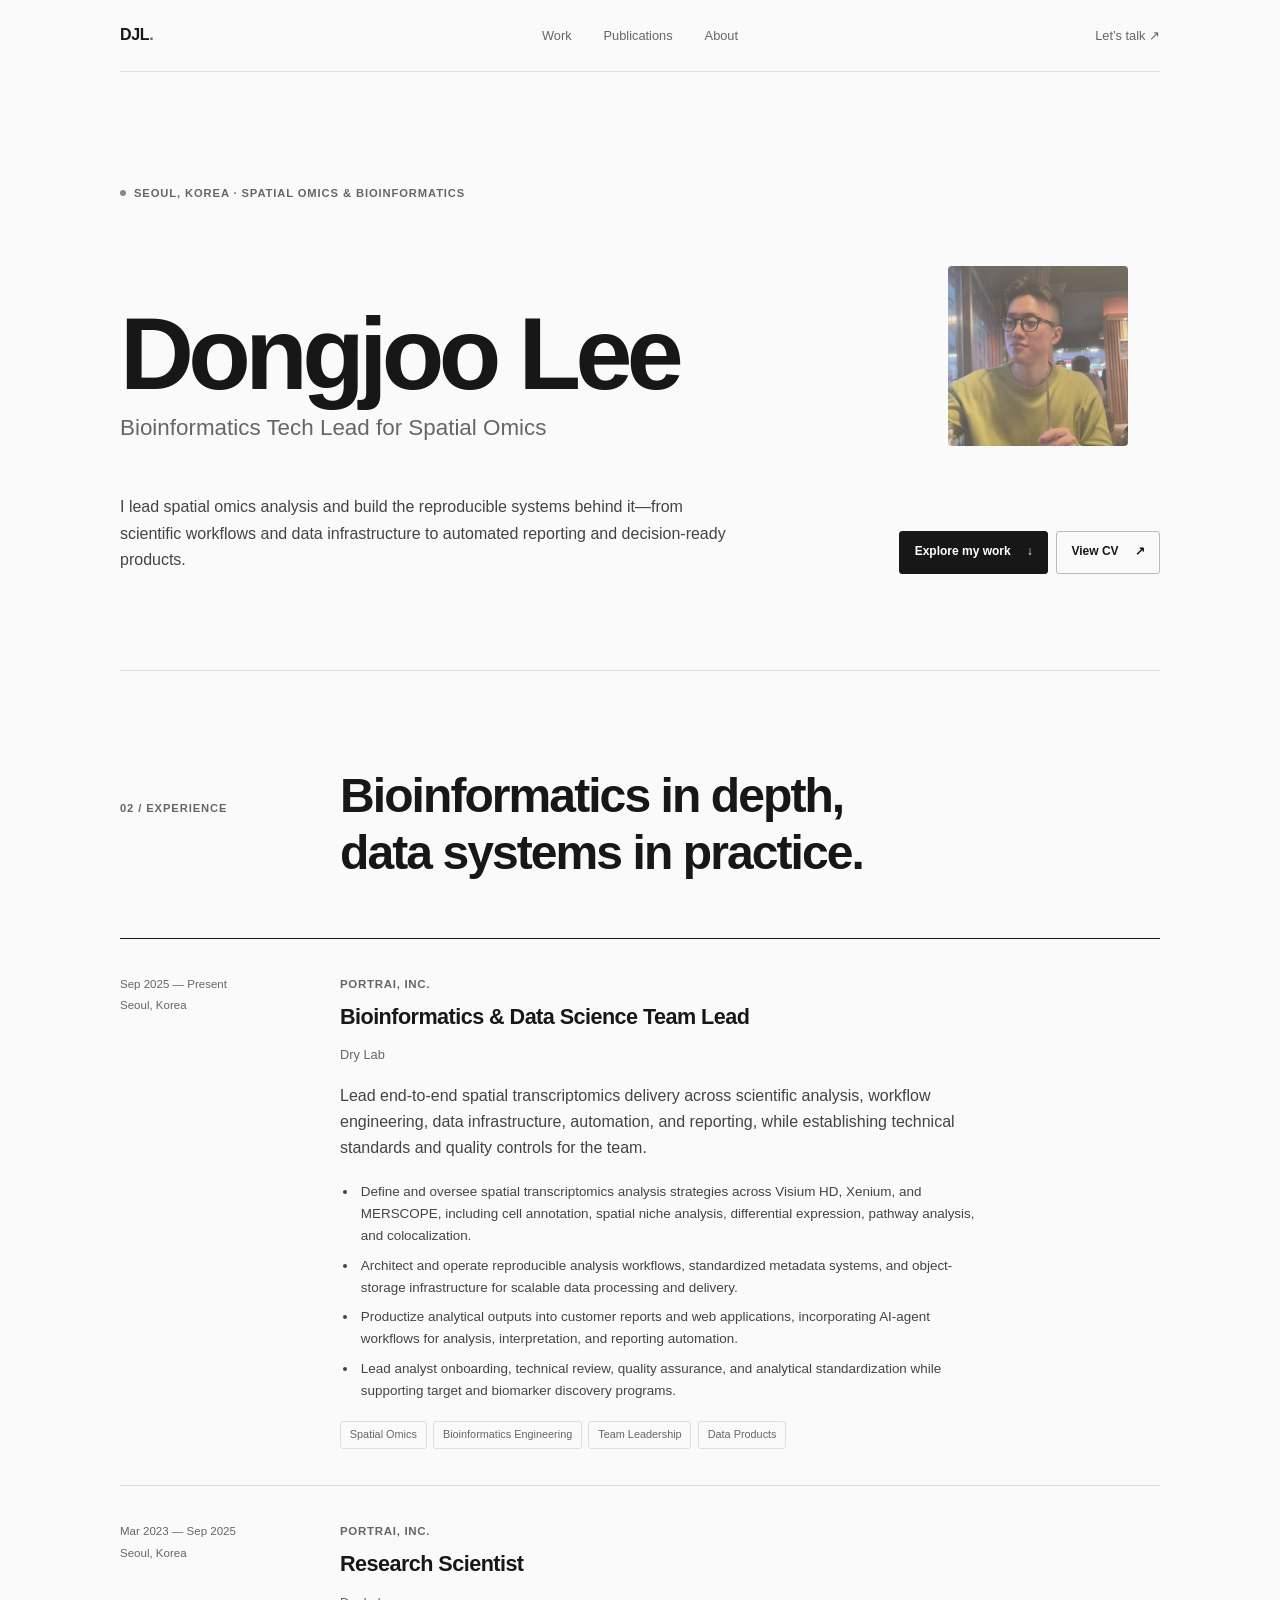
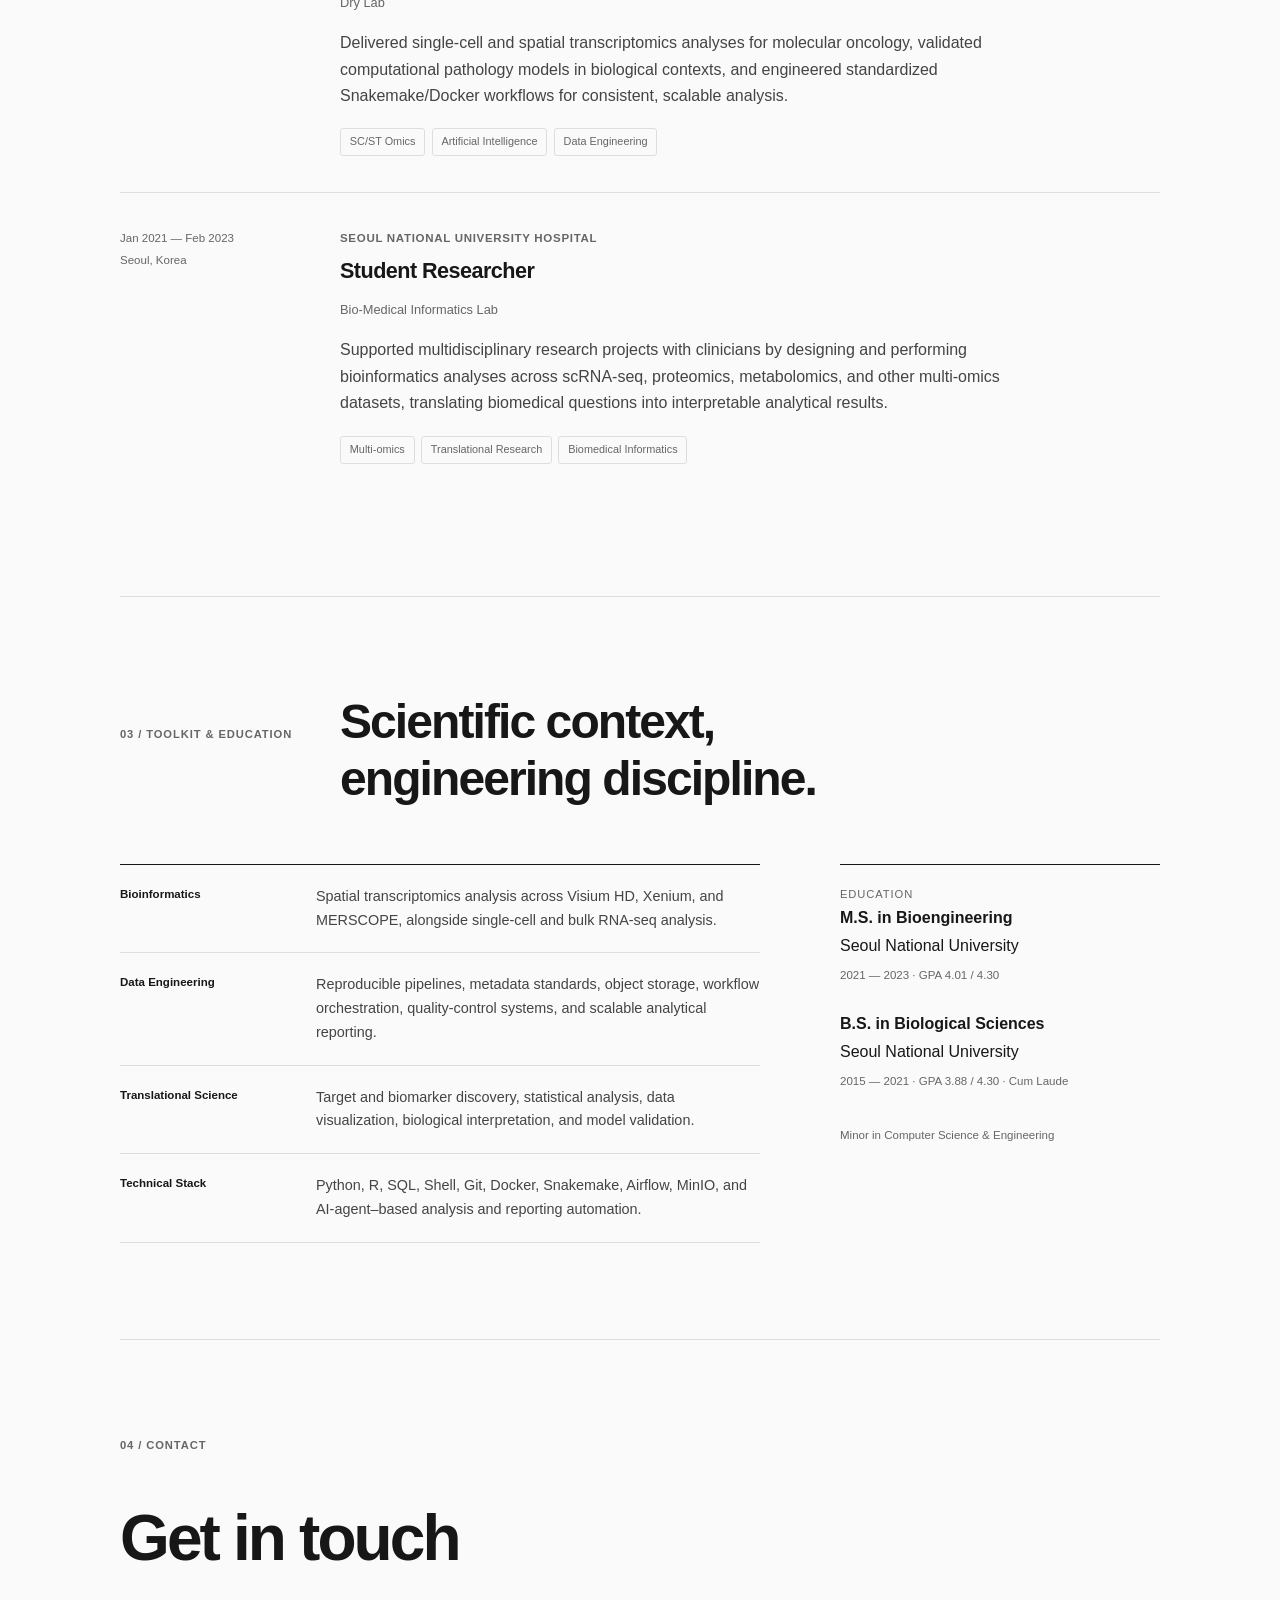
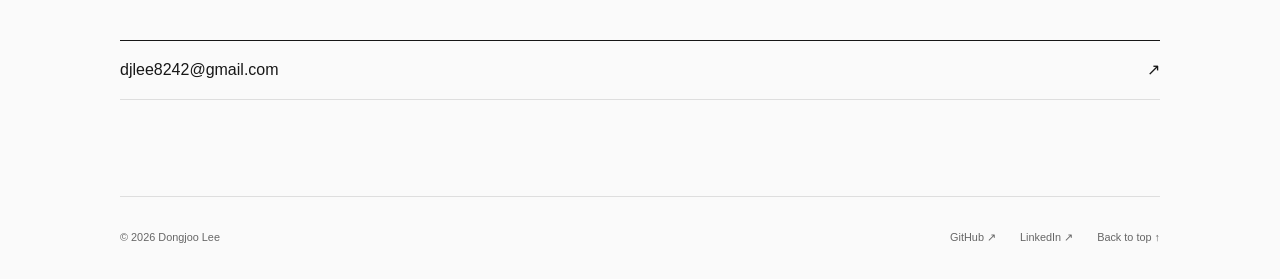
==== index.html @ 9954f2d4 "first commit" ====
<!doctype html>
<html lang="en">
  <head>
    <meta charset="UTF-8" />
    <meta name="viewport" content="width=device-width, initial-scale=1.0" />
  
    <meta
      name="description"
      content="Dongjoo Lee is a Bioinformatics Tech Lead for Spatial Omics, leading spatial transcriptomics analysis and building reproducible workflows, data infrastructure, automation, and decision-ready products."
    />
  
    <meta name="theme-color" content="#f3f1eb" />
  
    <meta
      property="og:title"
      content="Dongjoo Lee — Bioinformatics Tech Lead for Spatial Omics"
    />
    <meta
      property="og:description"
      content="Spatial omics analysis, bioinformatics engineering, data infrastructure, and translational science."
    />
    <meta property="og:type" content="website" />
    <meta property="og:url" content="https://dongjoolee.github.io" />
    <meta property="og:image" content="https://dongjoolee.github.io/59269828.jpeg" />
    <meta property="og:image:alt" content="Portrait of Dongjoo Lee" />
  
    <meta name="twitter:card" content="summary_large_image" />
    <meta
      name="twitter:title"
      content="Dongjoo Lee — Bioinformatics Tech Lead for Spatial Omics"
    />
    <meta
      name="twitter:description"
      content="Spatial omics analysis, bioinformatics engineering, data infrastructure, and translational science."
    />
    <meta
      name="twitter:image"
      content="https://dongjoolee.github.io/59269828.jpeg"
    />
  
    <title>Dongjoo Lee — Bioinformatics Tech Lead for Spatial Omics</title>
  
    <link rel="canonical" href="https://dongjoolee.github.io" />
    <link rel="icon" href="favicon.svg" type="image/svg+xml" />
    <link rel="stylesheet" href="styles.css" />
  
    <script type="application/ld+json">
      {
        "@context": "https://schema.org",
        "@type": "Person",
        "name": "Dongjoo Lee",
        "jobTitle": "Bioinformatics & Data Science Team Lead",
        "description": "Bioinformatics Tech Lead for Spatial Omics specializing in spatial transcriptomics analysis, reproducible workflows, data infrastructure, automation, and translational data products.",
        "email": "mailto:djlee8242@gmail.com",
        "url": "https://dongjoolee.github.io",
        "image": "https://dongjoolee.github.io/59269828.jpeg",
        "worksFor": {
          "@type": "Organization",
          "name": "Portrai, Inc."
        },
        "sameAs": [
          "https://github.com/djlee1",
          "https://www.linkedin.com/in/dongjoolee1"
        ],
        "alumniOf": {
          "@type": "CollegeOrUniversity",
          "name": "Seoul National University"
        },
        "knowsAbout": [
          "Spatial Omics",
          "Spatial Transcriptomics",
          "Single-cell RNA-seq",
          "Bulk RNA-seq",
          "Bioinformatics Engineering",
          "Data Engineering",
          "Translational Bioinformatics"
        ]
      }
    </script>
  </head>
  <body>
    <a class="skip-link" href="#main">Skip to content</a>

    <header class="site-header">
      <a class="wordmark" href="#top" aria-label="Dongjoo Lee, home">DJL<span>.</span></a>
      <nav aria-label="Main navigation">
        <a href="#work">Work</a>
        <a href="publications.html">Publications</a>
        <a href="#about">About</a>
      </nav>
      <a class="header-contact" href="mailto:djlee8242@gmail.com">Let’s talk ↗</a>
    </header>

    <main id="main">
      <section class="hero" id="top" aria-labelledby="hero-title">
        <div class="eyebrow reveal">
          <span class="status-dot" aria-hidden="true"></span>
          Seoul, Korea · Spatial Omics &amp; Bioinformatics
        </div>
        <div class="hero-intro">
          <div class="hero-title reveal">
            <h1 id="hero-title">Dongjoo Lee</h1>
            <p>Bioinformatics Tech Lead for Spatial Omics</p>
          </div>
          <figure class="profile-photo reveal">
            <img src="59269828.jpeg" alt="Portrait of Dongjoo Lee" width="400" height="400" />
          </figure>
        </div>
        <div class="hero-bottom reveal">
          <p>
            I lead spatial omics analysis and build the reproducible systems behind it—from
            scientific workflows and data infrastructure to automated reporting and
            decision-ready products.
          </p>
          <div class="hero-actions">
            <a class="button button-dark" href="#work">Explore my work <span>↓</span></a>
            <a class="button button-light" href="CV.pdf" target="_blank" rel="noreferrer">
              View CV <span>↗</span>
            </a>
          </div>
        </div>
      </section>

      <section class="section work" id="work" aria-labelledby="work-title">
        <div class="section-heading reveal">
          <p class="section-number">02 / Experience</p>
          <h2 id="work-title">Bioinformatics in depth,<br />data systems in practice.</h2>
        </div>

        <div class="timeline">
          <article class="timeline-item reveal">
            <div class="timeline-meta">
              <p>Sep 2025 — Present</p>
              <p>Seoul, Korea</p>
            </div>
            <div class="timeline-content">
              <p class="company">Portrai, Inc.</p>
              <h3>
                Bioinformatics &amp; Data Science Team Lead<br />
                <span class="role-subtitle">Dry Lab</span>
              </h3>
            
              <p>
                Lead end-to-end spatial transcriptomics delivery across scientific analysis,
  workflow engineering, data infrastructure, automation, and reporting, while
  establishing technical standards and quality controls for the team.
              </p>
            
              <ul class="responsibility-list">
                <li>
                  Define and oversee spatial transcriptomics analysis strategies across
                  Visium HD, Xenium, and MERSCOPE, including cell annotation, spatial niche
                  analysis, differential expression, pathway analysis, and colocalization.
                </li>
                <li>
                  Architect and operate reproducible analysis workflows, standardized
                  metadata systems, and object-storage infrastructure for scalable data
                  processing and delivery.
                </li>
                <li>
                  Productize analytical outputs into customer reports and web applications,
                  incorporating AI-agent workflows for analysis, interpretation, and
                  reporting automation.
                </li>
                <li>
                  Lead analyst onboarding, technical review, quality assurance, and
                  analytical standardization while supporting target and biomarker
                  discovery programs.
                </li>
              </ul>
            
              <ul class="tags" aria-label="Related skills">
                <li>Spatial Omics</li>
                <li>Bioinformatics Engineering</li>
                <li>Team Leadership</li>
                <li>Data Products</li>
              </ul>
            </div>
          </article>

          <article class="timeline-item reveal">
            <div class="timeline-meta">
              <p>Mar 2023 — Sep 2025</p>
              <p>Seoul, Korea</p>
            </div>
            <div class="timeline-content">
              <p class="company">Portrai, Inc.</p>
              <h3>Research Scientist<br /><span class="role-subtitle">Dry Lab</span></h3>
              <p>
                Delivered single-cell and spatial transcriptomics analyses for molecular
                oncology, validated computational pathology models in biological
                contexts, and engineered standardized Snakemake/Docker workflows for
                consistent, scalable analysis.
              </p>
              <ul class="tags" aria-label="Related skills">
                <li>SC/ST Omics</li><li>Artificial Intelligence</li><li>Data Engineering</li>
              </ul>
            </div>
          </article>

          <article class="timeline-item reveal">
            <div class="timeline-meta">
              <p>Jan 2021 — Feb 2023</p>
              <p>Seoul, Korea</p>
            </div>
            <div class="timeline-content">
              <p class="company">Seoul National University Hospital</p>
              <h3>Student Researcher<br /><span class="role-subtitle">Bio-Medical Informatics Lab</span></h3>
              <p>
                Supported multidisciplinary research projects with clinicians by designing
                and performing bioinformatics analyses across scRNA-seq, proteomics,
                metabolomics, and other multi-omics datasets, translating biomedical
                questions into interpretable analytical results.
              </p>
              <ul class="tags" aria-label="Related skills">
                <li>Multi-omics</li><li>Translational Research</li><li>Biomedical Informatics</li>
              </ul>
            </div>
          </article>
        </div>
      </section>

      <section class="section about" id="about" aria-labelledby="about-title">
        <div class="section-heading reveal">
          <p class="section-number">03 / Toolkit &amp; Education</p>
          <h2 id="about-title">Scientific context,<br />engineering discipline.</h2>
        </div>

        <div class="about-grid reveal">
          <div class="toolkit">
            <div class="tool-row"> <span>Bioinformatics</span> <p> Spatial transcriptomics analysis across Visium HD, Xenium, and MERSCOPE, alongside single-cell and bulk RNA-seq analysis. </p> </div>
            <div class="tool-row"> <span>Data Engineering</span> <p> Reproducible pipelines, metadata standards, object storage, workflow orchestration, quality-control systems, and scalable analytical reporting. </p> </div>
            <div class="tool-row"> <span>Translational Science</span> <p> Target and biomarker discovery, statistical analysis, data visualization, biological interpretation, and model validation. </p> </div>
            <div class="tool-row"> <span>Technical Stack</span> <p> Python, R, SQL, Shell, Git, Docker, Snakemake, Airflow, MinIO, and AI-agent–based analysis and reporting automation. </p> </div>
          </div>
          <aside class="education">
            <p class="aside-label">Education</p>
            <div>
              <p class="degree">M.S. in Bioengineering</p>
              <p>Seoul National University</p>
              <span>2021 — 2023 · GPA 4.01 / 4.30</span>
            </div>
            <div>
              <p class="degree">B.S. in Biological Sciences</p>
              <p>Seoul National University</p>
              <span>2015 — 2021 · GPA 3.88 / 4.30 · Cum Laude</span>
            </div>
            <p class="education-note">Minor in Computer Science &amp; Engineering</p>
          </aside>
        </div>
      </section>

      <section class="contact" aria-labelledby="contact-title">
        <p class="section-number reveal">04 / Contact</p>
        <h2 class="reveal" id="contact-title">Get in touch</h2>
        <a class="contact-email reveal" href="mailto:djlee8242@gmail.com">
          djlee8242@gmail.com <span>↗</span>
        </a>
      </section>
    </main>

    <footer>
      <p>© <span id="year"></span> Dongjoo Lee</p>
      <div>
        <a href="https://github.com/djlee1" target="_blank" rel="noreferrer">GitHub ↗</a>
        <a href="https://www.linkedin.com/in/dongjoolee1" target="_blank" rel="noreferrer">LinkedIn ↗</a>
        <a href="#top">Back to top ↑</a>
      </div>
    </footer>

    <script src="script.js"></script>
  </body>
</html>
---- styles.css ----
:root {
  --background: #fafafa;
  --surface: #ffffff;
  --text: #171717;
  --secondary: #666666;
  --border: #dedede;
  --max-width: 1040px;
}

* { box-sizing: border-box; }
html { scroll-behavior: smooth; }
body {
  margin: 0;
  background: var(--background);
  color: var(--text);
  font-family: Inter, -apple-system, BlinkMacSystemFont, "Segoe UI", sans-serif;
  font-size: 16px;
  line-height: 1.65;
  -webkit-font-smoothing: antialiased;
}
a { color: inherit; text-decoration: none; }
p, h1, h2, h3 { margin-top: 0; }
.skip-link { position: fixed; top: -100px; left: 1rem; padding: .7rem 1rem; background: #111; color: white; z-index: 10; }
.skip-link:focus { top: 1rem; }

.site-header {
  width: min(calc(100% - 48px), var(--max-width));
  height: 72px;
  margin: auto;
  display: grid;
  grid-template-columns: 1fr auto 1fr;
  align-items: center;
  border-bottom: 1px solid var(--border);
}
.wordmark { font-size: 1rem; font-weight: 700; letter-spacing: -.02em; }
.wordmark span { color: var(--secondary); }
.site-header nav { display: flex; gap: 2rem; }
.site-header nav a, .header-contact { font-size: .8rem; color: var(--secondary); }
.site-header nav a:hover, .header-contact:hover { color: var(--text); }
.header-contact { justify-self: end; }

.hero {
  width: min(calc(100% - 48px), var(--max-width));
  min-height: 560px;
  margin: auto;
  padding: 7rem 0 6rem;
  border-bottom: 1px solid var(--border);
}
.eyebrow, .section-number {
  margin-bottom: 2rem;
  color: var(--secondary);
  font-size: .7rem;
  font-weight: 600;
  letter-spacing: .08em;
  text-transform: uppercase;
}
.eyebrow { display: flex; align-items: center; gap: .5rem; }
.status-dot { width: 6px; height: 6px; border-radius: 50%; background: #888; }
.hero-title { margin: 4rem 0 3rem; }
.hero-intro {
  margin: 4rem 0 3rem;
  display: flex;
  align-items: flex-end;
  justify-content: space-between;
  gap: 3rem;
}
.hero-intro .hero-title { margin: 0; }
.hero-title h1 {
  margin-bottom: .25rem;
  font-size: clamp(3.5rem, 8vw, 6.5rem);
  font-weight: 600;
  line-height: 1;
  letter-spacing: -.055em;
}
.hero-title p { margin: 0; color: var(--secondary); font-size: clamp(1.1rem, 2vw, 1.4rem); }
.profile-photo {
  width: 180px;
  aspect-ratio: 1;
  margin: 0 2rem 0 0;
  overflow: hidden;
  border-radius: 4px;
}
.profile-photo img {
  width: 100%;
  height: 100%;
  display: block;
  object-fit: cover;
  object-position: center;
  opacity: .82;
  filter: saturate(.7) contrast(.9) brightness(1.04) blur(.25px);
}
.hero-bottom {
  display: grid;
  grid-template-columns: 1fr auto;
  align-items: end;
  gap: 3rem;
}
.hero-bottom > p { max-width: 620px; margin: 0; color: #444; font-size: 1rem; }
.hero-actions { display: flex; gap: .5rem; }
.button {
  padding: .65rem .9rem;
  display: inline-flex;
  align-items: center;
  gap: 1rem;
  border: 1px solid #bbb;
  border-radius: 3px;
  font-size: .75rem;
  font-weight: 600;
}
.button:hover { border-color: var(--text); }
.button-dark { background: var(--text); border-color: var(--text); color: white; }

.section {
  width: min(calc(100% - 48px), var(--max-width));
  margin: auto;
  padding: 6rem 0;
  border-bottom: 1px solid var(--border);
}
.section-heading {
  display: grid;
  grid-template-columns: 220px 1fr;
  align-items: baseline;
  margin-bottom: 3.5rem;
}
.section-heading h2 {
  margin: 0;
  font-size: clamp(2rem, 4vw, 3rem);
  font-weight: 550;
  line-height: 1.2;
  letter-spacing: -.04em;
}

.timeline { border-top: 1px solid var(--text); }
.timeline-item {
  display: grid;
  grid-template-columns: 220px 1fr;
  padding: 2.25rem 0;
  border-bottom: 1px solid var(--border);
}
.timeline-item:last-child { border-bottom: 0; }
.timeline-meta { color: var(--secondary); font-size: .72rem; }
.timeline-meta p { margin-bottom: .15rem; }
.timeline-content { max-width: 680px; }
.company { margin-bottom: .3rem; color: var(--secondary); font-size: .72rem; font-weight: 600; text-transform: uppercase; letter-spacing: .06em; }
.timeline-content h3 { margin-bottom: .8rem; font-size: 1.35rem; font-weight: 600; letter-spacing: -.025em; }
.role-subtitle { color: var(--secondary); font-size: .8rem; font-weight: 500; letter-spacing: 0; }
.timeline-content > p:not(.company) { margin-bottom: 1rem; color: #444; }
.responsibility-list { max-width: 650px; margin: 1.2rem 0 0; padding-left: 1.1rem; color: #444; font-size: .84rem; }
.responsibility-list li { margin-bottom: .45rem; padding-left: .2rem; }
.tags { display: flex; flex-wrap: wrap; gap: .4rem; margin: 1.2rem 0 0; padding: 0; list-style: none; }
.tags li { padding: .25rem .55rem; border: 1px solid var(--border); border-radius: 3px; color: var(--secondary); font-size: .68rem; }

.publication-grid { border-top: 1px solid var(--text); }
.publication, .publication-more {
  min-height: 0;
  padding: 1.8rem 0;
  display: grid;
  grid-template-columns: 220px 1fr;
  background: transparent;
  border-bottom: 1px solid var(--border);
}
.publication-top { color: var(--secondary); font-size: .7rem; }
.publication-mark { display: none; }
.journal { margin-bottom: .35rem; color: var(--secondary); font-size: .7rem; font-weight: 600; text-transform: uppercase; letter-spacing: .06em; }
.publication h3 { max-width: 680px; margin: 0; font-size: 1.15rem; font-weight: 550; line-height: 1.4; letter-spacing: -.015em; }
.publication-more { display: flex; justify-content: space-between; color: var(--secondary); font-size: .85rem; }
.publication-more:hover { color: var(--text); }

.about-grid { display: grid; grid-template-columns: 2fr 1fr; gap: 5rem; }
.toolkit { border-top: 1px solid var(--text); }
.tool-row { display: grid; grid-template-columns: 180px 1fr; gap: 1rem; padding: 1.25rem 0; border-bottom: 1px solid var(--border); }
.tool-row span { font-size: .72rem; font-weight: 600; }
.tool-row p { margin: 0; color: #444; font-size: .9rem; }
.education { padding-top: 1.25rem; border-top: 1px solid var(--text); }
.aside-label { margin-bottom: 2rem; color: var(--secondary); font-size: .7rem; text-transform: uppercase; letter-spacing: .08em; }
.education > div { padding: 0 0 1.5rem; }
.education p { margin-bottom: .1rem; }
.education .degree { font-weight: 600; }
.education span, .education-note { color: var(--secondary); font-size: .72rem; }
.education-note { margin-top: .5rem; }

.contact {
  width: min(calc(100% - 48px), var(--max-width));
  margin: auto;
  padding: 6rem 0;
}
.contact h2 { margin: 0 0 3rem; font-size: clamp(2.5rem, 5vw, 4rem); font-weight: 550; letter-spacing: -.045em; }
.contact-email { display: flex; justify-content: space-between; padding: 1rem 0; border-top: 1px solid var(--text); border-bottom: 1px solid var(--border); font-size: 1rem; }

footer {
  width: min(calc(100% - 48px), var(--max-width));
  margin: auto;
  padding: 2rem 0;
  display: flex;
  justify-content: space-between;
  border-top: 1px solid var(--border);
  color: var(--secondary);
  font-size: .68rem;
}
footer p { margin: 0; }
footer div { display: flex; gap: 1.5rem; }
footer a:hover { color: var(--text); }

.publications-page {
  width: min(calc(100% - 48px), var(--max-width));
  margin: auto;
}
.page-title { padding: 7rem 0 5rem; border-bottom: 1px solid var(--text); }
.page-title h1 { margin-bottom: 3rem; font-size: clamp(3.5rem, 8vw, 6.5rem); font-weight: 550; line-height: 1; letter-spacing: -.055em; }
.page-title-bottom { display: flex; align-items: flex-end; justify-content: space-between; gap: 2rem; }
.page-title-bottom p { max-width: 560px; margin: 0; color: #444; }
.page-title-bottom a { flex-shrink: 0; color: var(--secondary); font-size: .78rem; }
.page-title-bottom a:hover { color: var(--text); }
.publication-list { display: grid; grid-template-columns: 150px 1fr; padding: 3.5rem 0; border-bottom: 1px solid var(--border); }
.publication-list h2 { margin: 0; font-size: .8rem; font-weight: 600; }
.paper { padding: 1.5rem 0; display: grid; grid-template-columns: 40px 1fr auto; gap: 1rem; border-top: 1px solid var(--border); }
.paper:first-child { border-top-color: var(--text); }
.paper-index { padding-top: .15rem; color: #999; font: .68rem/1.5 monospace; }
.paper strong { display: block; max-width: 710px; font-size: 1rem; font-weight: 550; line-height: 1.45; }
.paper small { display: block; margin-top: .45rem; color: var(--secondary); font-size: .72rem; line-height: 1.5; }
.paper i { color: #999; font-size: .75rem; font-style: normal; transition: transform .2s ease; }
.paper:hover strong { text-decoration: underline; text-decoration-thickness: 1px; text-underline-offset: 3px; }
.paper:hover i { color: var(--text); transform: translate(2px, -2px); }

.reveal { opacity: 0; transform: translateY(8px); transition: opacity .45s ease, transform .45s ease; }
.reveal.visible { opacity: 1; transform: none; }

@media (max-width: 720px) {
  .site-header, .hero, .section, .contact, footer { width: calc(100% - 32px); }
  .site-header { grid-template-columns: 1fr auto; }
  .site-header nav { display: none; }
  .hero { min-height: auto; padding: 5rem 0; }
  .hero-title { margin: 3rem 0 2rem; }
  .hero-intro { margin: 3rem 0 2rem; align-items: center; gap: 1.5rem; }
  .hero-intro .hero-title { margin: 0; }
  .hero-title h1 { font-size: clamp(3.25rem, 17vw, 5rem); }
  .profile-photo { width: 104px; margin: 0; flex: 0 0 auto; }
  .hero-bottom, .section-heading, .timeline-item, .publication, .about-grid { grid-template-columns: 1fr; }
  .hero-bottom { gap: 2rem; }
  .hero-actions { width: 100%; }
  .button { flex: 1; justify-content: space-between; }
  .section { padding: 4.5rem 0; }
  .section-heading { gap: .5rem; margin-bottom: 2.5rem; }
  .timeline-item, .publication { gap: 1.25rem; }
  .timeline-meta { display: flex; justify-content: space-between; }
  .about-grid { gap: 3rem; }
  .tool-row { grid-template-columns: 1fr; gap: .35rem; }
  .contact { padding: 4.5rem 0; }
  footer { flex-direction: column; gap: 1rem; }
  footer div { flex-wrap: wrap; }
  .publications-page { width: calc(100% - 32px); }
  .page-title { padding: 5rem 0 3.5rem; }
  .page-title h1 { margin-bottom: 2rem; font-size: clamp(3.25rem, 16vw, 5rem); }
  .page-title-bottom { align-items: flex-start; flex-direction: column; gap: 1rem; }
  .publication-list { grid-template-columns: 1fr; gap: 1rem; padding: 2.5rem 0; }
  .paper { grid-template-columns: 28px 1fr auto; gap: .6rem; }
}

@media (prefers-reduced-motion: reduce) {
  html { scroll-behavior: auto; }
  .reveal { opacity: 1; transform: none; transition: none; }
}
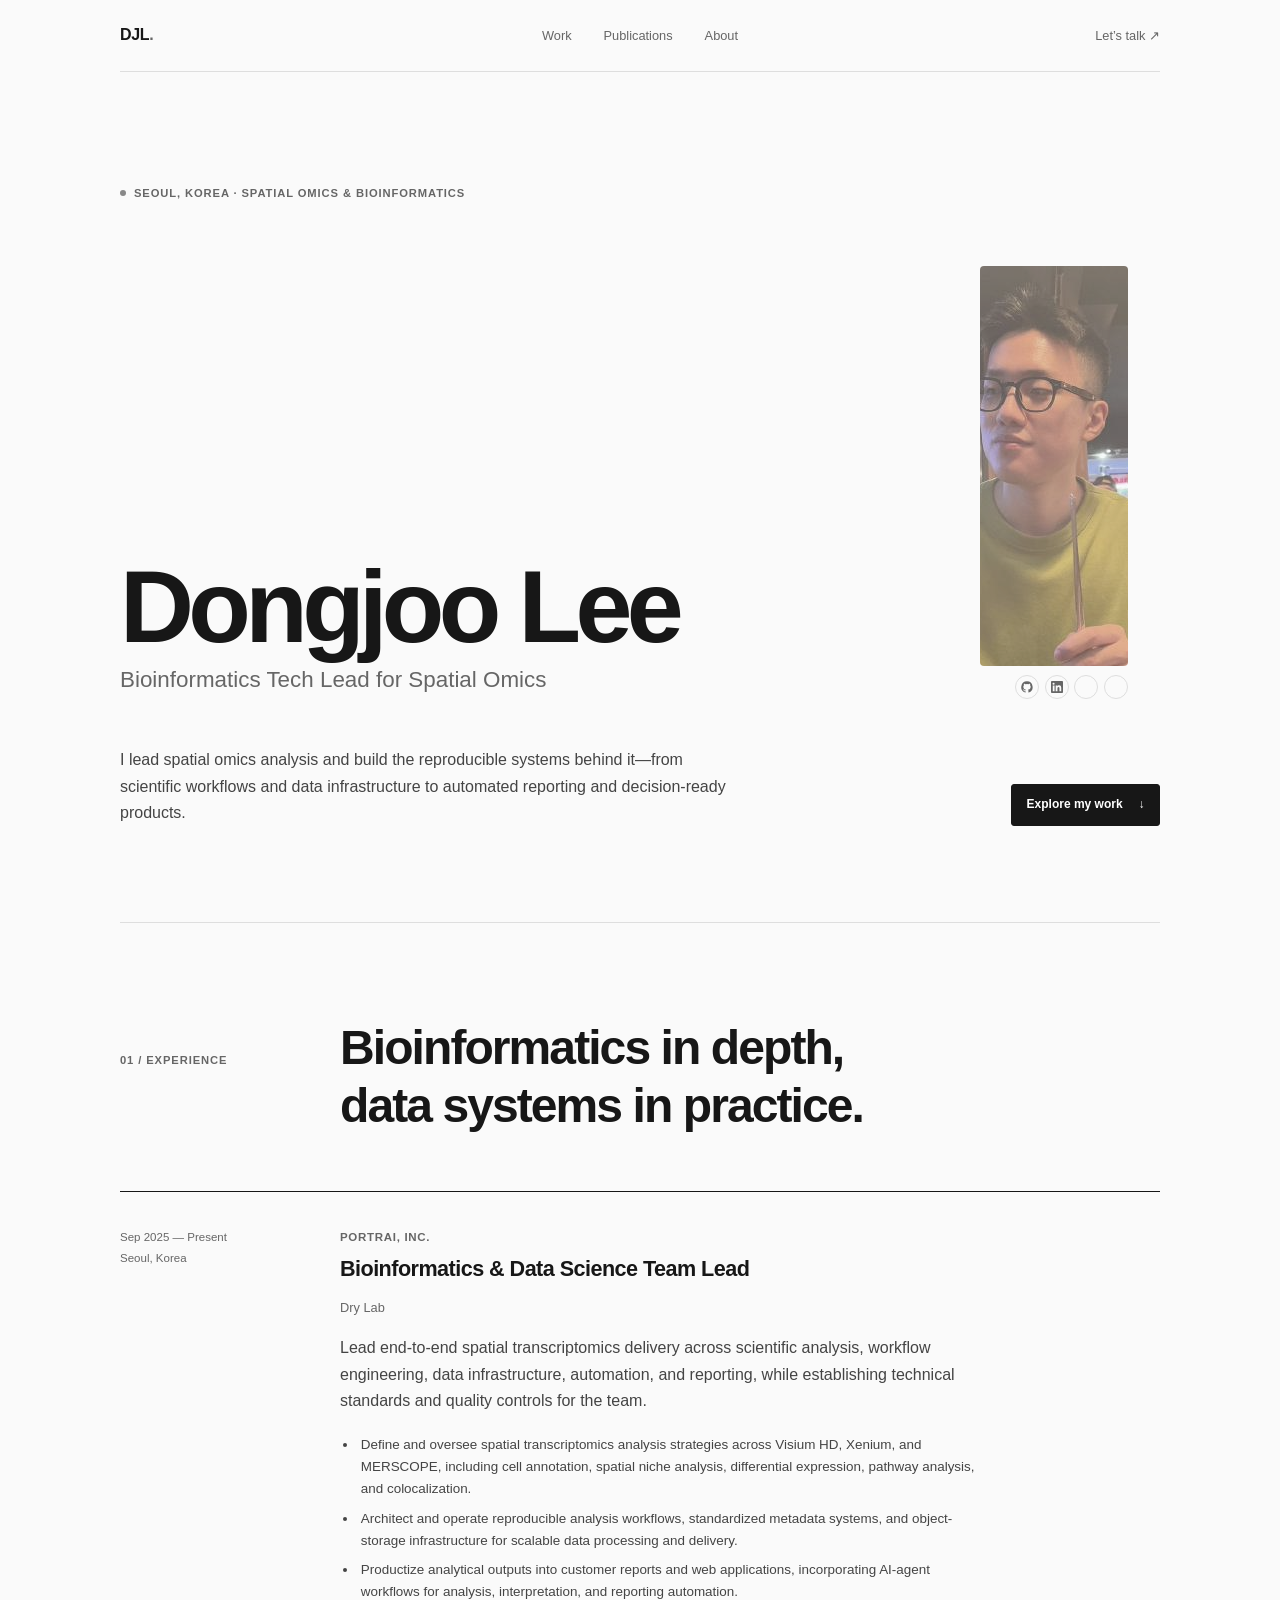
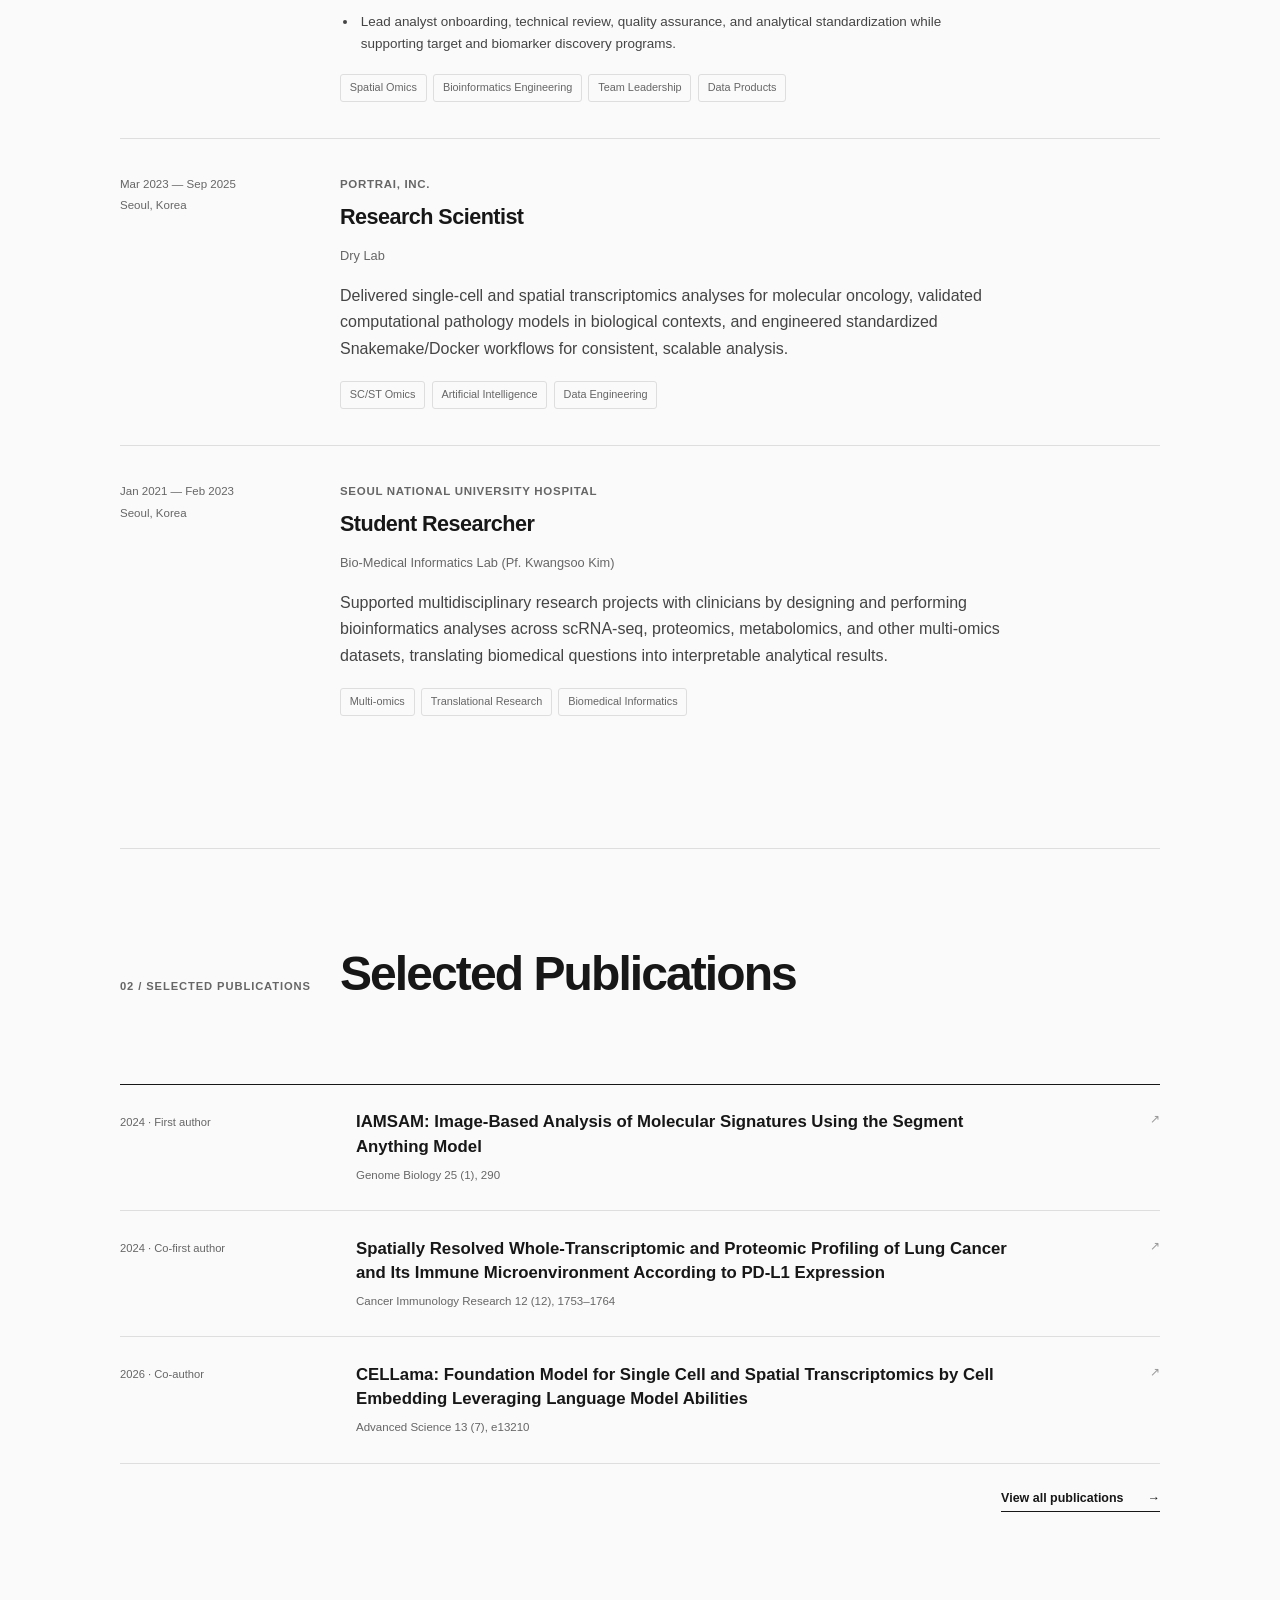
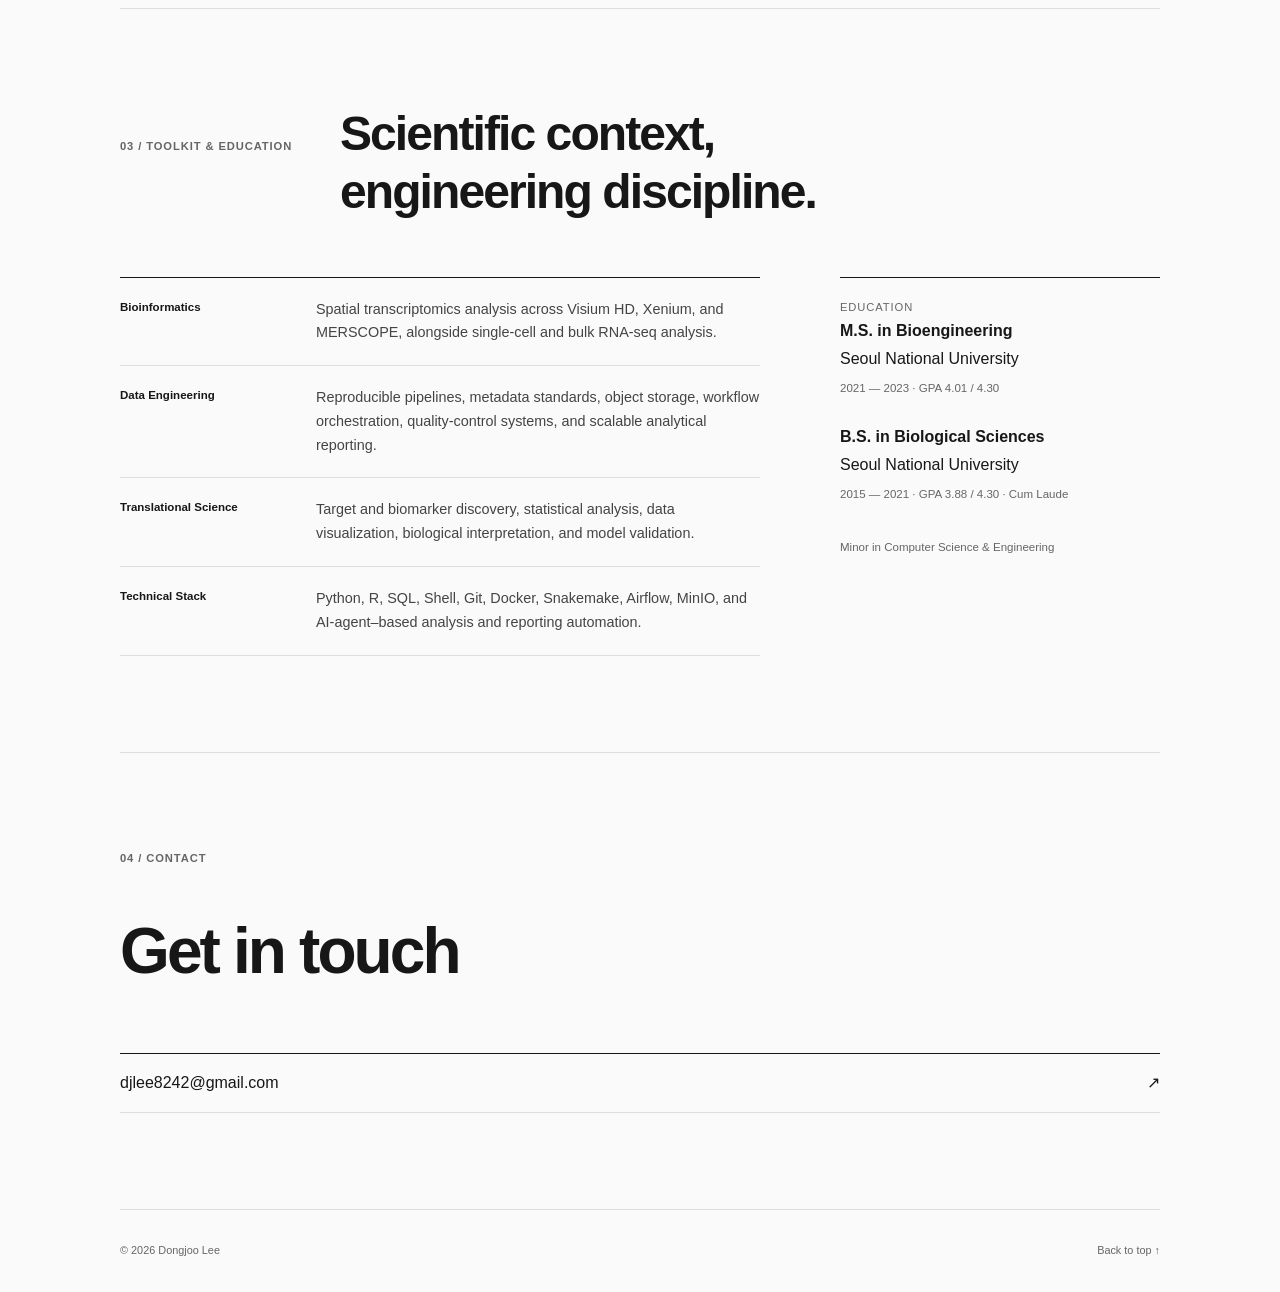
==== commit 771c0714: "Profile Fixed" ====
--- a/index.html
+++ b/index.html
@@ -60,7 +60,8 @@
         },
         "sameAs": [
           "https://github.com/djlee1",
-          "https://www.linkedin.com/in/dongjoolee1"
+          "https://www.linkedin.com/in/dongjoolee1",
+          "https://orcid.org/0000-0001-9381-0376"
         ],
         "alumniOf": {
           "@type": "CollegeOrUniversity",
@@ -104,6 +105,20 @@
           </div>
           <figure class="profile-photo reveal">
             <img src="59269828.jpeg" alt="Portrait of Dongjoo Lee" width="400" height="400" />
+            <div class="profile-links" aria-label="Professional profiles">
+              <a href="https://github.com/djlee1" target="_blank" rel="me noreferrer" aria-label="GitHub">
+                <svg viewBox="0 0 24 24" aria-hidden="true"><path d="M12 .7a11.5 11.5 0 0 0-3.64 22.4c.58.1.79-.25.79-.56v-2.23c-3.22.7-3.9-1.37-3.9-1.37-.53-1.34-1.29-1.7-1.29-1.7-1.05-.72.08-.7.08-.7 1.17.08 1.78 1.2 1.78 1.2 1.04 1.77 2.72 1.26 3.38.96.1-.75.4-1.26.74-1.55-2.57-.3-5.27-1.29-5.27-5.69 0-1.26.45-2.29 1.19-3.09-.12-.29-.52-1.46.11-3.05 0 0 .97-.31 3.16 1.18a10.98 10.98 0 0 1 5.76 0c2.2-1.49 3.16-1.18 3.16-1.18.63 1.59.23 2.76.11 3.05.74.8 1.19 1.83 1.19 3.09 0 4.41-2.71 5.39-5.29 5.68.42.36.79 1.06.79 2.14v3.17c0 .31.21.67.8.56A11.5 11.5 0 0 0 12 .7Z"/></svg>
+              </a>
+              <a href="https://www.linkedin.com/in/dongjoolee1" target="_blank" rel="me noreferrer" aria-label="LinkedIn">
+                <svg viewBox="0 0 24 24" aria-hidden="true"><path d="M20.45 20.45h-3.56v-5.57c0-1.33-.03-3.04-1.85-3.04-1.85 0-2.14 1.45-2.14 2.94v5.67H9.34V8.98h3.42v1.57h.05c.47-.9 1.64-1.85 3.37-1.85 3.6 0 4.27 2.37 4.27 5.46v6.29ZM5.32 7.41a2.07 2.07 0 1 1 0-4.13 2.07 2.07 0 0 1 0 4.13Zm1.78 13.04H3.54V8.98H7.1v11.47ZM22.23 0H1.77C.79 0 0 .77 0 1.73v20.54C0 23.23.79 24 1.77 24h20.46c.98 0 1.77-.77 1.77-1.73V1.73C24 .77 23.21 0 22.23 0Z"/></svg>
+              </a>
+              <a href="https://orcid.org/0000-0001-9381-0376" target="_blank" rel="me noreferrer" aria-label="ORCID">
+                <img class="profile-brand-icon" src="https://orcid.org/assets/vectors/orcid.logo.icon.svg" alt="" aria-hidden="true" />
+              </a>
+              <a href="https://portrai.io/ko" target="_blank" rel="noreferrer" aria-label="Portrai">
+                <img class="profile-brand-icon" src="https://cdn.prod.website-files.com/661786e476b1e0c27adf03a5/69ec6b8a4d86c6ac9e23b65b_logo.png" alt="" aria-hidden="true" referrerpolicy="no-referrer" />
+              </a>
+            </div>
           </figure>
         </div>
         <div class="hero-bottom reveal">
@@ -114,16 +129,13 @@
           </p>
           <div class="hero-actions">
             <a class="button button-dark" href="#work">Explore my work <span>↓</span></a>
-            <a class="button button-light" href="CV.pdf" target="_blank" rel="noreferrer">
-              View CV <span>↗</span>
-            </a>
           </div>
         </div>
       </section>
 
       <section class="section work" id="work" aria-labelledby="work-title">
         <div class="section-heading reveal">
-          <p class="section-number">02 / Experience</p>
+          <p class="section-number">01 / Experience</p>
           <h2 id="work-title">Bioinformatics in depth,<br />data systems in practice.</h2>
         </div>
 
@@ -205,7 +217,7 @@
             </div>
             <div class="timeline-content">
               <p class="company">Seoul National University Hospital</p>
-              <h3>Student Researcher<br /><span class="role-subtitle">Bio-Medical Informatics Lab</span></h3>
+              <h3>Student Researcher<br /><span class="role-subtitle">Bio-Medical Informatics Lab (Pf. Kwangsoo Kim)</span></h3>
               <p>
                 Supported multidisciplinary research projects with clinicians by designing
                 and performing bioinformatics analyses across scRNA-seq, proteomics,
@@ -218,6 +230,43 @@
             </div>
           </article>
         </div>
+      </section>
+
+      <section class="section" id="research" aria-labelledby="research-title">
+        <div class="section-heading reveal">
+          <p class="section-number">02 / Selected Publications</p>
+          <h2 id="research-title">Selected Publications</h2>
+        </div>
+
+        <div class="selected-publications">
+          <a class="selected-paper reveal" href="https://scholar.google.com/citations?view_op=view_citation&amp;hl=en&amp;user=q8NzEK0AAAAJ&amp;citation_for_view=q8NzEK0AAAAJ:2osOgNQ5qMEC" target="_blank" rel="noreferrer">
+            <span class="selected-paper-meta">2024 · First author</span>
+            <span>
+              <strong>IAMSAM: Image-Based Analysis of Molecular Signatures Using the Segment Anything Model</strong>
+              <small>Genome Biology 25 (1), 290</small>
+            </span>
+            <i>↗</i>
+          </a>
+          <a class="selected-paper reveal" href="https://scholar.google.com/citations?view_op=view_citation&amp;hl=en&amp;user=q8NzEK0AAAAJ&amp;citation_for_view=q8NzEK0AAAAJ:UeHWp8X0CEIC" target="_blank" rel="noreferrer">
+            <span class="selected-paper-meta">2024 · Co-first author</span>
+            <span>
+              <strong>Spatially Resolved Whole-Transcriptomic and Proteomic Profiling of Lung Cancer and Its Immune Microenvironment According to PD-L1 Expression</strong>
+              <small>Cancer Immunology Research 12 (12), 1753–1764</small>
+            </span>
+            <i>↗</i>
+          </a>
+          <a class="selected-paper reveal" href="https://scholar.google.com/citations?view_op=view_citation&amp;hl=en&amp;user=q8NzEK0AAAAJ&amp;citation_for_view=q8NzEK0AAAAJ:u5HHmVD_uO8C" target="_blank" rel="noreferrer">
+            <span class="selected-paper-meta">2026 · Co-author</span>
+            <span>
+              <strong>CELLama: Foundation Model for Single Cell and Spatial Transcriptomics by Cell Embedding Leveraging Language Model Abilities</strong>
+              <small>Advanced Science 13 (7), e13210</small>
+            </span>
+            <i>↗</i>
+          </a>
+        </div>
+        <a class="view-all-publications reveal" href="publications.html">
+          <span>View all publications</span><span>→</span>
+        </a>
       </section>
 
       <section class="section about" id="about" aria-labelledby="about-title">
@@ -262,8 +311,6 @@
     <footer>
       <p>© <span id="year"></span> Dongjoo Lee</p>
       <div>
-        <a href="https://github.com/djlee1" target="_blank" rel="noreferrer">GitHub ↗</a>
-        <a href="https://www.linkedin.com/in/dongjoolee1" target="_blank" rel="noreferrer">LinkedIn ↗</a>
         <a href="#top">Back to top ↑</a>
       </div>
     </footer>
--- a/styles.css
+++ b/styles.css
@@ -74,21 +74,33 @@
 }
 .hero-title p { margin: 0; color: var(--secondary); font-size: clamp(1.1rem, 2vw, 1.4rem); }
 .profile-photo {
-  width: 180px;
+  width: 148px;
+  margin: 0 2rem 0 0;
+}
+.profile-photo > img {
+  width: 100%;
   aspect-ratio: 1;
-  margin: 0 2rem 0 0;
-  overflow: hidden;
-  border-radius: 4px;
-}
-.profile-photo img {
-  width: 100%;
-  height: 100%;
   display: block;
   object-fit: cover;
   object-position: center;
-  opacity: .82;
-  filter: saturate(.7) contrast(.9) brightness(1.04) blur(.25px);
-}
+  border-radius: 4px;
+  opacity: .76;
+  filter: saturate(.72) contrast(.9) brightness(1.04) blur(.2px);
+}
+.profile-links { margin-top: .55rem; display: flex; justify-content: flex-end; gap: .35rem; }
+.profile-links a {
+  width: 24px;
+  height: 24px;
+  display: grid;
+  place-items: center;
+  border: 1px solid var(--border);
+  border-radius: 50%;
+  color: var(--secondary);
+  transition: color .2s ease, border-color .2s ease, background .2s ease;
+}
+.profile-links a:hover { background: var(--surface); border-color: #aaa; color: var(--text); }
+.profile-links svg { width: 12px; height: 12px; fill: currentColor; }
+.profile-links .profile-brand-icon { width: 12px; height: 12px; display: block; object-fit: contain; opacity: .72; }
 .hero-bottom {
   display: grid;
   grid-template-columns: 1fr auto;
@@ -149,6 +161,31 @@
 .responsibility-list li { margin-bottom: .45rem; padding-left: .2rem; }
 .tags { display: flex; flex-wrap: wrap; gap: .4rem; margin: 1.2rem 0 0; padding: 0; list-style: none; }
 .tags li { padding: .25rem .55rem; border: 1px solid var(--border); border-radius: 3px; color: var(--secondary); font-size: .68rem; }
+
+.selected-publications { border-top: 1px solid var(--text); }
+.selected-paper {
+  padding: 1.6rem 0;
+  display: grid;
+  grid-template-columns: 220px 1fr auto;
+  gap: 1rem;
+  border-bottom: 1px solid var(--border);
+}
+.selected-paper-meta { padding-top: .15rem; color: var(--secondary); font-size: .7rem; }
+.selected-paper strong { display: block; max-width: 680px; font-size: 1.05rem; font-weight: 550; line-height: 1.45; }
+.selected-paper small { display: block; margin-top: .4rem; color: var(--secondary); font-size: .72rem; }
+.selected-paper i { color: #999; font-size: .75rem; font-style: normal; transition: transform .2s ease; }
+.selected-paper:hover strong { text-decoration: underline; text-decoration-thickness: 1px; text-underline-offset: 3px; }
+.selected-paper:hover i { color: var(--text); transform: translate(2px, -2px); }
+.view-all-publications {
+  margin: 1.5rem 0 0 auto;
+  padding-bottom: .2rem;
+  width: fit-content;
+  display: flex;
+  gap: 1.5rem;
+  border-bottom: 1px solid var(--text);
+  font-size: .78rem;
+  font-weight: 600;
+}
 
 .publication-grid { border-top: 1px solid var(--text); }
 .publication, .publication-more {
@@ -234,7 +271,7 @@
   .hero-intro { margin: 3rem 0 2rem; align-items: center; gap: 1.5rem; }
   .hero-intro .hero-title { margin: 0; }
   .hero-title h1 { font-size: clamp(3.25rem, 17vw, 5rem); }
-  .profile-photo { width: 104px; margin: 0; flex: 0 0 auto; }
+  .profile-photo { width: 116px; margin: 0; flex: 0 0 auto; }
   .hero-bottom, .section-heading, .timeline-item, .publication, .about-grid { grid-template-columns: 1fr; }
   .hero-bottom { gap: 2rem; }
   .hero-actions { width: 100%; }
@@ -243,6 +280,8 @@
   .section-heading { gap: .5rem; margin-bottom: 2.5rem; }
   .timeline-item, .publication { gap: 1.25rem; }
   .timeline-meta { display: flex; justify-content: space-between; }
+  .selected-paper { grid-template-columns: 1fr auto; gap: .6rem; }
+  .selected-paper-meta { grid-column: 1 / -1; }
   .about-grid { gap: 3rem; }
   .tool-row { grid-template-columns: 1fr; gap: .35rem; }
   .contact { padding: 4.5rem 0; }
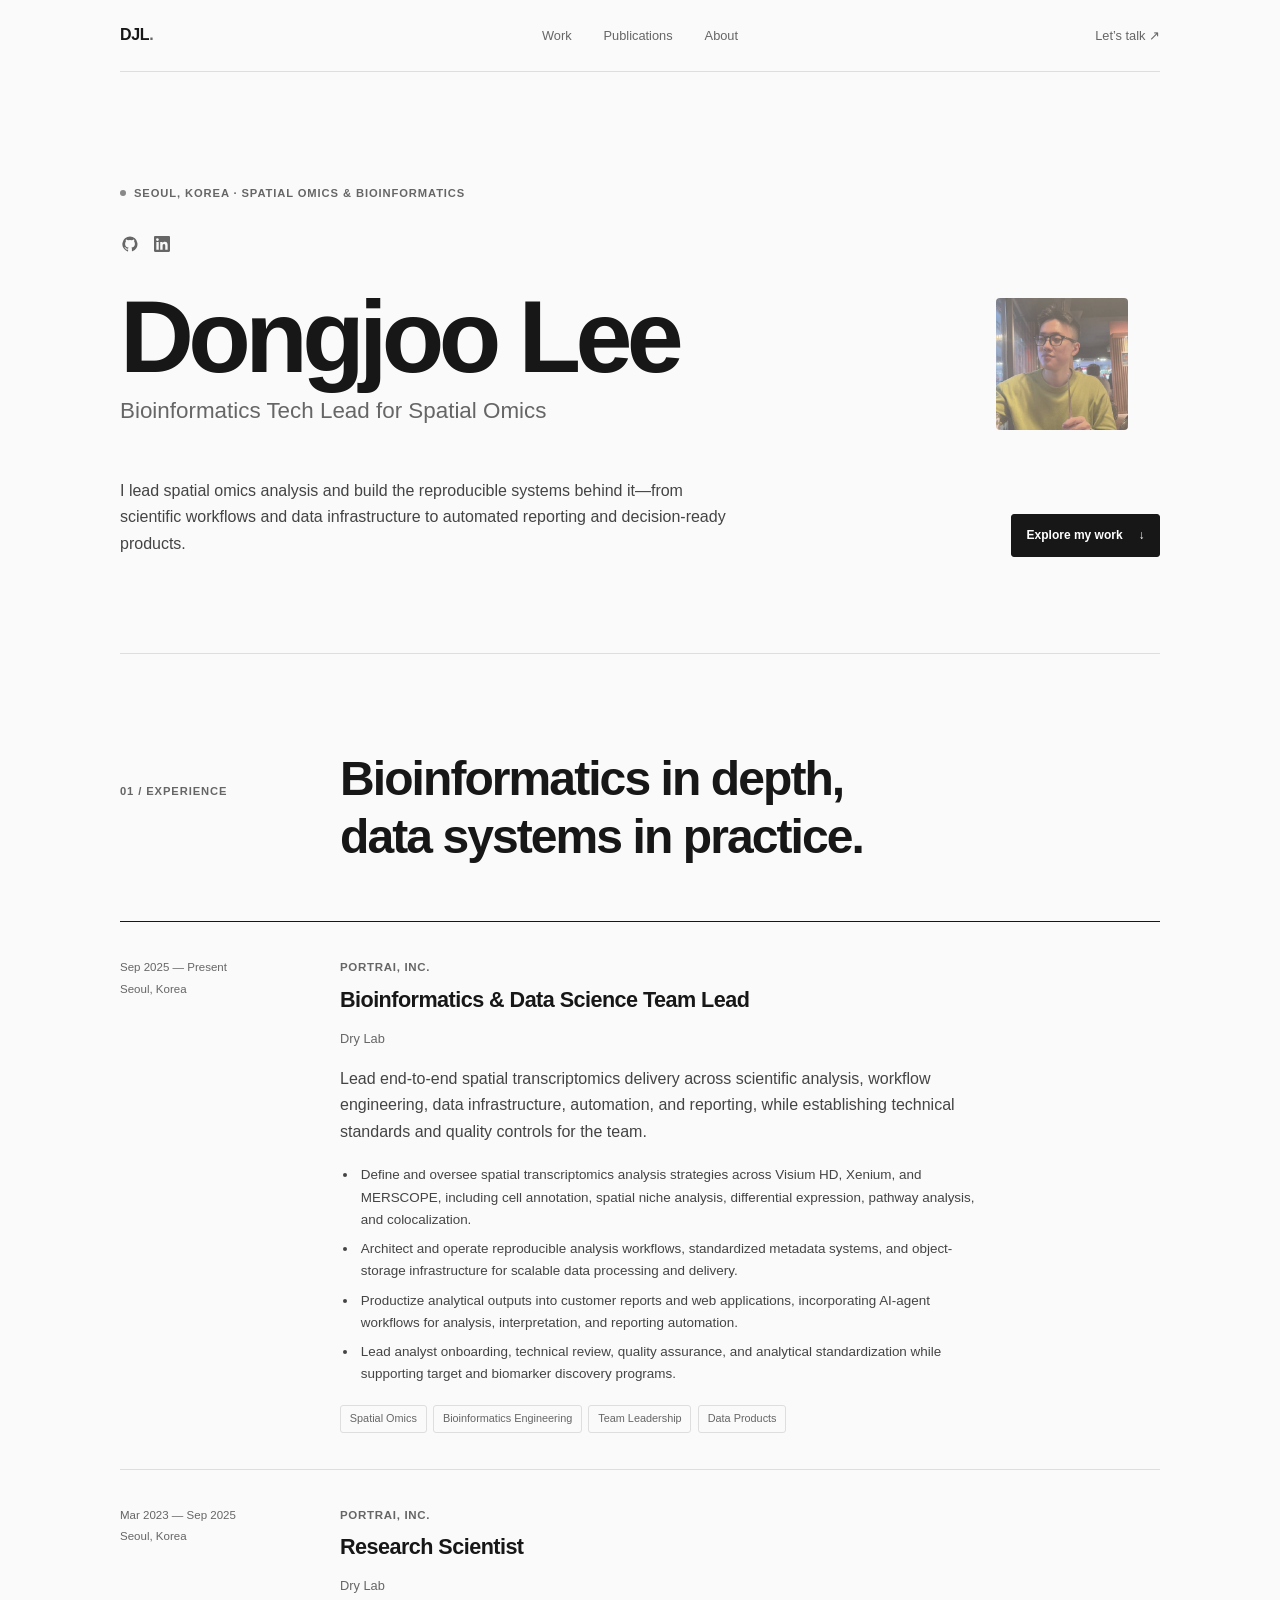
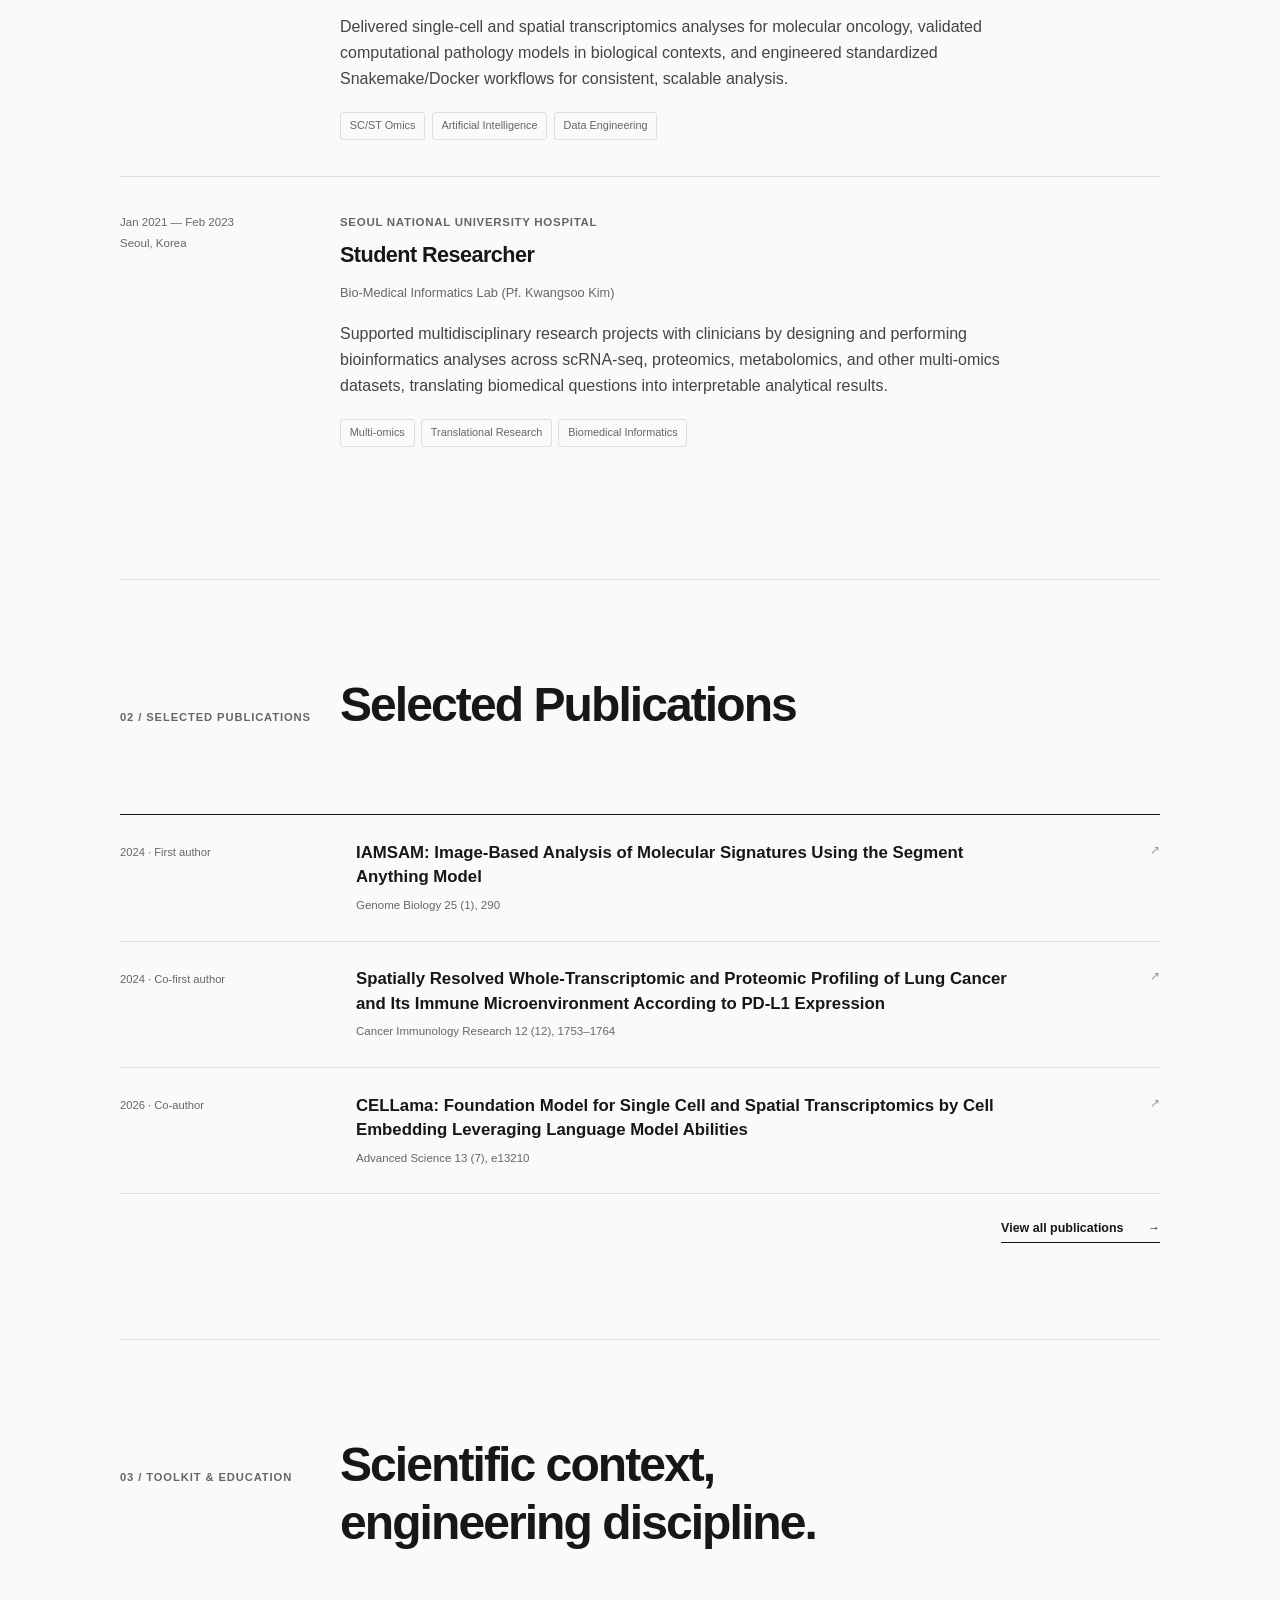
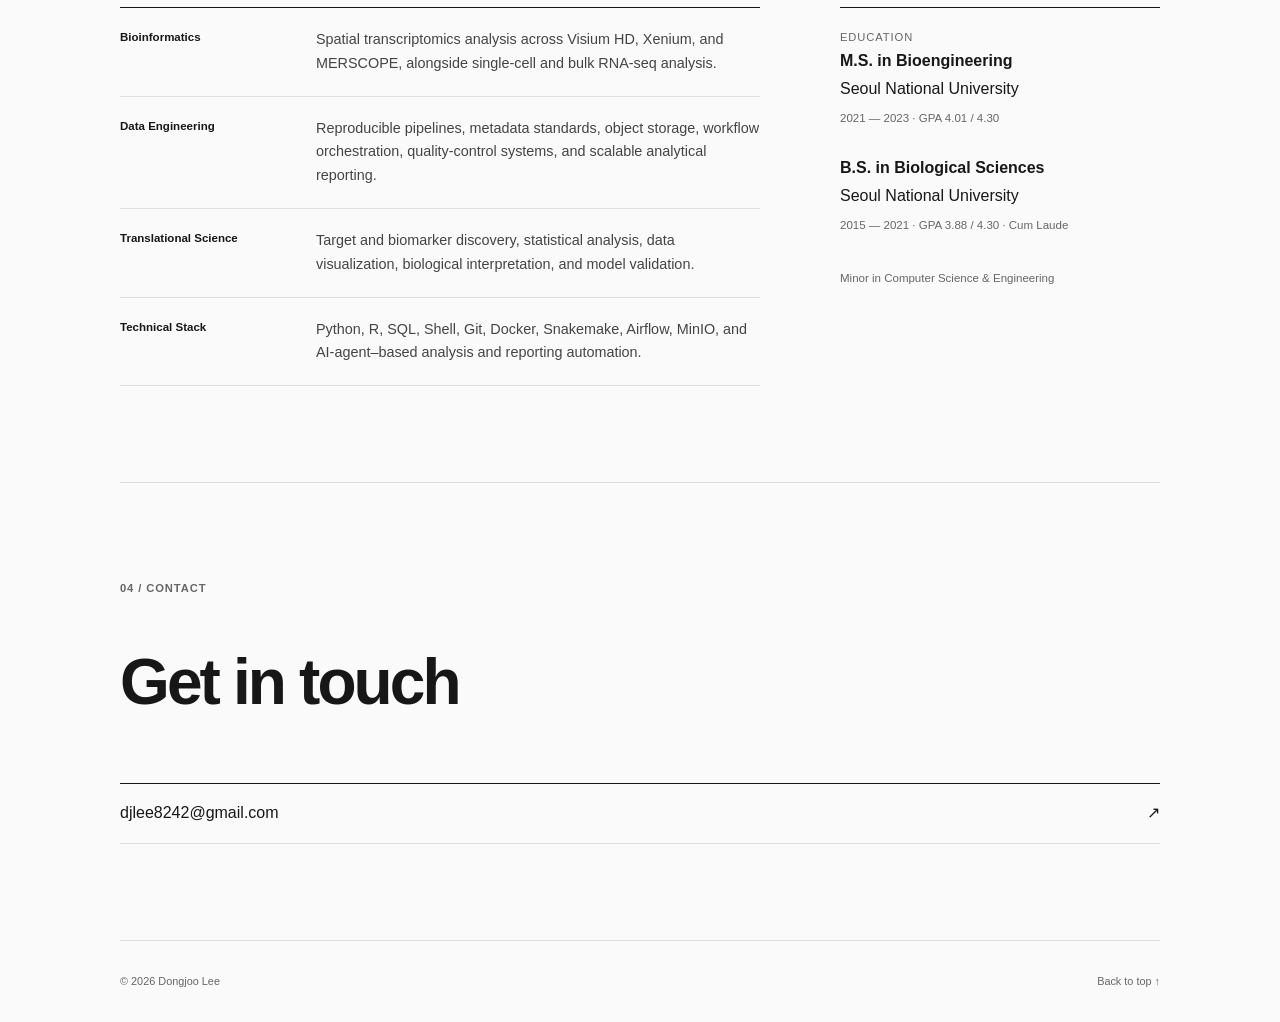
==== commit 15289828: "Refactor profile section and update styles for improved layout and responsiveness" ====
--- a/index.html
+++ b/index.html
@@ -41,8 +41,8 @@
     <title>Dongjoo Lee — Bioinformatics Tech Lead for Spatial Omics</title>
   
     <link rel="canonical" href="https://dongjoolee.github.io" />
-    <link rel="icon" href="favicon.svg" type="image/svg+xml" />
-    <link rel="stylesheet" href="styles.css" />
+    <link rel="icon" href="assets/icons/favicon.svg" type="image/svg+xml" />
+    <link rel="stylesheet" href="assets/css/styles.css" />
   
     <script type="application/ld+json">
       {
@@ -105,21 +105,21 @@
           </div>
           <figure class="profile-photo reveal">
             <img src="59269828.jpeg" alt="Portrait of Dongjoo Lee" width="400" height="400" />
-            <div class="profile-links" aria-label="Professional profiles">
-              <a href="https://github.com/djlee1" target="_blank" rel="me noreferrer" aria-label="GitHub">
-                <svg viewBox="0 0 24 24" aria-hidden="true"><path d="M12 .7a11.5 11.5 0 0 0-3.64 22.4c.58.1.79-.25.79-.56v-2.23c-3.22.7-3.9-1.37-3.9-1.37-.53-1.34-1.29-1.7-1.29-1.7-1.05-.72.08-.7.08-.7 1.17.08 1.78 1.2 1.78 1.2 1.04 1.77 2.72 1.26 3.38.96.1-.75.4-1.26.74-1.55-2.57-.3-5.27-1.29-5.27-5.69 0-1.26.45-2.29 1.19-3.09-.12-.29-.52-1.46.11-3.05 0 0 .97-.31 3.16 1.18a10.98 10.98 0 0 1 5.76 0c2.2-1.49 3.16-1.18 3.16-1.18.63 1.59.23 2.76.11 3.05.74.8 1.19 1.83 1.19 3.09 0 4.41-2.71 5.39-5.29 5.68.42.36.79 1.06.79 2.14v3.17c0 .31.21.67.8.56A11.5 11.5 0 0 0 12 .7Z"/></svg>
-              </a>
-              <a href="https://www.linkedin.com/in/dongjoolee1" target="_blank" rel="me noreferrer" aria-label="LinkedIn">
-                <svg viewBox="0 0 24 24" aria-hidden="true"><path d="M20.45 20.45h-3.56v-5.57c0-1.33-.03-3.04-1.85-3.04-1.85 0-2.14 1.45-2.14 2.94v5.67H9.34V8.98h3.42v1.57h.05c.47-.9 1.64-1.85 3.37-1.85 3.6 0 4.27 2.37 4.27 5.46v6.29ZM5.32 7.41a2.07 2.07 0 1 1 0-4.13 2.07 2.07 0 0 1 0 4.13Zm1.78 13.04H3.54V8.98H7.1v11.47ZM22.23 0H1.77C.79 0 0 .77 0 1.73v20.54C0 23.23.79 24 1.77 24h20.46c.98 0 1.77-.77 1.77-1.73V1.73C24 .77 23.21 0 22.23 0Z"/></svg>
-              </a>
-              <a href="https://orcid.org/0000-0001-9381-0376" target="_blank" rel="me noreferrer" aria-label="ORCID">
-                <img class="profile-brand-icon" src="https://orcid.org/assets/vectors/orcid.logo.icon.svg" alt="" aria-hidden="true" />
-              </a>
-              <a href="https://portrai.io/ko" target="_blank" rel="noreferrer" aria-label="Portrai">
-                <img class="profile-brand-icon" src="https://cdn.prod.website-files.com/661786e476b1e0c27adf03a5/69ec6b8a4d86c6ac9e23b65b_logo.png" alt="" aria-hidden="true" referrerpolicy="no-referrer" />
-              </a>
-            </div>
           </figure>
+        </div>
+        <div class="profile-links reveal" aria-label="Professional profiles">
+          <a href="https://github.com/djlee1" target="_blank" rel="me noreferrer" aria-label="GitHub">
+            <svg viewBox="0 0 24 24" aria-hidden="true"><path d="M12 .7a11.5 11.5 0 0 0-3.64 22.4c.58.1.79-.25.79-.56v-2.23c-3.22.7-3.9-1.37-3.9-1.37-.53-1.34-1.29-1.7-1.29-1.7-1.05-.72.08-.7.08-.7 1.17.08 1.78 1.2 1.78 1.2 1.04 1.77 2.72 1.26 3.38.96.1-.75.4-1.26.74-1.55-2.57-.3-5.27-1.29-5.27-5.69 0-1.26.45-2.29 1.19-3.09-.12-.29-.52-1.46.11-3.05 0 0 .97-.31 3.16 1.18a10.98 10.98 0 0 1 5.76 0c2.2-1.49 3.16-1.18 3.16-1.18.63 1.59.23 2.76.11 3.05.74.8 1.19 1.83 1.19 3.09 0 4.41-2.71 5.39-5.29 5.68.42.36.79 1.06.79 2.14v3.17c0 .31.21.67.8.56A11.5 11.5 0 0 0 12 .7Z"/></svg>
+          </a>
+          <a href="https://www.linkedin.com/in/dongjoolee1" target="_blank" rel="me noreferrer" aria-label="LinkedIn">
+            <svg viewBox="0 0 24 24" aria-hidden="true"><path d="M20.45 20.45h-3.56v-5.57c0-1.33-.03-3.04-1.85-3.04-1.85 0-2.14 1.45-2.14 2.94v5.67H9.34V8.98h3.42v1.57h.05c.47-.9 1.64-1.85 3.37-1.85 3.6 0 4.27 2.37 4.27 5.46v6.29ZM5.32 7.41a2.07 2.07 0 1 1 0-4.13 2.07 2.07 0 0 1 0 4.13Zm1.78 13.04H3.54V8.98H7.1v11.47ZM22.23 0H1.77C.79 0 0 .77 0 1.73v20.54C0 23.23.79 24 1.77 24h20.46c.98 0 1.77-.77 1.77-1.73V1.73C24 .77 23.21 0 22.23 0Z"/></svg>
+          </a>
+          <a href="https://orcid.org/0000-0001-9381-0376" target="_blank" rel="me noreferrer" aria-label="ORCID">
+            <img class="profile-brand-icon" src="https://orcid.org/assets/vectors/orcid.logo.icon.svg" alt="" aria-hidden="true" />
+          </a>
+          <a href="https://portrai.io/ko" target="_blank" rel="noreferrer" aria-label="Portrai">
+            <img class="profile-brand-icon" src="https://cdn.prod.website-files.com/661786e476b1e0c27adf03a5/69ec6b8a4d86c6ac9e23b65b_logo.png" alt="" aria-hidden="true" referrerpolicy="no-referrer" />
+          </a>
         </div>
         <div class="hero-bottom reveal">
           <p>
@@ -315,6 +315,6 @@
       </div>
     </footer>
 
-    <script src="script.js"></script>
+    <script src="assets/js/script.js"></script>
   </body>
 </html>
--- a/assets/css/styles.css
+++ b/assets/css/styles.css
@@ -0,0 +1,307 @@
+:root {
+  --background: #fafafa;
+  --surface: #ffffff;
+  --text: #171717;
+  --secondary: #666666;
+  --border: #dedede;
+  --max-width: 1040px;
+}
+
+* { box-sizing: border-box; }
+html { scroll-behavior: smooth; }
+body {
+  margin: 0;
+  background: var(--background);
+  color: var(--text);
+  font-family: Inter, -apple-system, BlinkMacSystemFont, "Segoe UI", sans-serif;
+  font-size: 16px;
+  line-height: 1.65;
+  -webkit-font-smoothing: antialiased;
+}
+a { color: inherit; text-decoration: none; }
+p, h1, h2, h3 { margin-top: 0; }
+.skip-link { position: fixed; top: -100px; left: 1rem; padding: .7rem 1rem; background: #111; color: white; z-index: 10; }
+.skip-link:focus { top: 1rem; }
+
+.site-header {
+  width: min(calc(100% - 48px), var(--max-width));
+  height: 72px;
+  margin: auto;
+  display: grid;
+  grid-template-columns: 1fr auto 1fr;
+  align-items: center;
+  border-bottom: 1px solid var(--border);
+}
+.wordmark { font-size: 1rem; font-weight: 700; letter-spacing: -.02em; }
+.wordmark span { color: var(--secondary); }
+.site-header nav { display: flex; gap: 2rem; }
+.site-header nav a, .header-contact { font-size: .8rem; color: var(--secondary); }
+.site-header nav a:hover, .header-contact:hover { color: var(--text); }
+.header-contact { justify-self: end; }
+
+.hero {
+  width: min(calc(100% - 48px), var(--max-width));
+  min-height: 560px;
+  margin: auto;
+  padding: 7rem 0 6rem;
+  display: flex;
+  flex-direction: column;
+  border-bottom: 1px solid var(--border);
+}
+.eyebrow, .section-number {
+  margin-bottom: 2rem;
+  color: var(--secondary);
+  font-size: .7rem;
+  font-weight: 600;
+  letter-spacing: .08em;
+  text-transform: uppercase;
+}
+.eyebrow { order: 0; display: flex; align-items: center; gap: .5rem; }
+.status-dot { width: 6px; height: 6px; border-radius: 50%; background: #888; }
+.hero-title { margin: 4rem 0 3rem; }
+.hero-intro {
+  order: 2;
+  margin: 2rem 0 3rem;
+  display: flex;
+  align-items: flex-end;
+  justify-content: space-between;
+  gap: 3rem;
+}
+.hero-intro .hero-title { margin: 0; }
+.hero-title h1 {
+  margin-bottom: .25rem;
+  font-size: clamp(3.5rem, 8vw, 6.5rem);
+  font-weight: 600;
+  line-height: 1;
+  letter-spacing: -.055em;
+}
+.hero-title p { margin: 0; color: var(--secondary); font-size: clamp(1.1rem, 2vw, 1.4rem); }
+.profile-photo {
+  width: 132px;
+  margin: 0 2rem 0 0;
+}
+.profile-photo > img {
+  width: 132px;
+  height: 132px;
+  display: block;
+  object-fit: cover;
+  object-position: center;
+  border-radius: 4px;
+  opacity: .76;
+  filter: saturate(.72) contrast(.9) brightness(1.04) blur(.2px);
+}
+.profile-links { order: 1; margin: 0; display: flex; justify-content: flex-start; gap: .75rem; }
+.profile-links a {
+  width: 20px;
+  height: 20px;
+  display: grid;
+  place-items: center;
+  color: var(--secondary);
+  transition: color .2s ease, opacity .2s ease;
+}
+.profile-links a:hover { color: var(--text); opacity: .65; }
+.profile-links svg { width: 16px; height: 16px; fill: currentColor; }
+.profile-links .profile-brand-icon { width: 16px; height: 16px; display: block; object-fit: contain; opacity: .72; }
+.hero-bottom {
+  order: 3;
+  display: grid;
+  grid-template-columns: 1fr auto;
+  align-items: end;
+  gap: 3rem;
+}
+.hero-bottom > p { max-width: 620px; margin: 0; color: #444; font-size: 1rem; }
+.hero-actions { display: flex; gap: .5rem; }
+.button {
+  padding: .65rem .9rem;
+  display: inline-flex;
+  align-items: center;
+  gap: 1rem;
+  border: 1px solid #bbb;
+  border-radius: 3px;
+  font-size: .75rem;
+  font-weight: 600;
+}
+.button:hover { border-color: var(--text); }
+.button-dark { background: var(--text); border-color: var(--text); color: white; }
+
+.section {
+  width: min(calc(100% - 48px), var(--max-width));
+  margin: auto;
+  padding: 6rem 0;
+  border-bottom: 1px solid var(--border);
+}
+.section-heading {
+  display: grid;
+  grid-template-columns: 220px 1fr;
+  align-items: baseline;
+  margin-bottom: 3.5rem;
+}
+.section-heading h2 {
+  margin: 0;
+  font-size: clamp(2rem, 4vw, 3rem);
+  font-weight: 550;
+  line-height: 1.2;
+  letter-spacing: -.04em;
+}
+
+.timeline { border-top: 1px solid var(--text); }
+.timeline-item {
+  display: grid;
+  grid-template-columns: 220px 1fr;
+  padding: 2.25rem 0;
+  border-bottom: 1px solid var(--border);
+}
+.timeline-item:last-child { border-bottom: 0; }
+.timeline-meta { color: var(--secondary); font-size: .72rem; }
+.timeline-meta p { margin-bottom: .15rem; }
+.timeline-content { max-width: 680px; }
+.company { margin-bottom: .3rem; color: var(--secondary); font-size: .72rem; font-weight: 600; text-transform: uppercase; letter-spacing: .06em; }
+.timeline-content h3 { margin-bottom: .8rem; font-size: 1.35rem; font-weight: 600; letter-spacing: -.025em; }
+.role-subtitle { color: var(--secondary); font-size: .8rem; font-weight: 500; letter-spacing: 0; }
+.timeline-content > p:not(.company) { margin-bottom: 1rem; color: #444; }
+.responsibility-list { max-width: 650px; margin: 1.2rem 0 0; padding-left: 1.1rem; color: #444; font-size: .84rem; }
+.responsibility-list li { margin-bottom: .45rem; padding-left: .2rem; }
+.tags { display: flex; flex-wrap: wrap; gap: .4rem; margin: 1.2rem 0 0; padding: 0; list-style: none; }
+.tags li { padding: .25rem .55rem; border: 1px solid var(--border); border-radius: 3px; color: var(--secondary); font-size: .68rem; }
+
+.selected-publications { border-top: 1px solid var(--text); }
+.selected-paper {
+  padding: 1.6rem 0;
+  display: grid;
+  grid-template-columns: 220px 1fr auto;
+  gap: 1rem;
+  border-bottom: 1px solid var(--border);
+}
+.selected-paper-meta { padding-top: .15rem; color: var(--secondary); font-size: .7rem; }
+.selected-paper strong { display: block; max-width: 680px; font-size: 1.05rem; font-weight: 550; line-height: 1.45; }
+.selected-paper small { display: block; margin-top: .4rem; color: var(--secondary); font-size: .72rem; }
+.selected-paper i { color: #999; font-size: .75rem; font-style: normal; transition: transform .2s ease; }
+.selected-paper:hover strong { text-decoration: underline; text-decoration-thickness: 1px; text-underline-offset: 3px; }
+.selected-paper:hover i { color: var(--text); transform: translate(2px, -2px); }
+.view-all-publications {
+  margin: 1.5rem 0 0 auto;
+  padding-bottom: .2rem;
+  width: fit-content;
+  display: flex;
+  gap: 1.5rem;
+  border-bottom: 1px solid var(--text);
+  font-size: .78rem;
+  font-weight: 600;
+}
+
+.publication-grid { border-top: 1px solid var(--text); }
+.publication, .publication-more {
+  min-height: 0;
+  padding: 1.8rem 0;
+  display: grid;
+  grid-template-columns: 220px 1fr;
+  background: transparent;
+  border-bottom: 1px solid var(--border);
+}
+.publication-top { color: var(--secondary); font-size: .7rem; }
+.publication-mark { display: none; }
+.journal { margin-bottom: .35rem; color: var(--secondary); font-size: .7rem; font-weight: 600; text-transform: uppercase; letter-spacing: .06em; }
+.publication h3 { max-width: 680px; margin: 0; font-size: 1.15rem; font-weight: 550; line-height: 1.4; letter-spacing: -.015em; }
+.publication-more { display: flex; justify-content: space-between; color: var(--secondary); font-size: .85rem; }
+.publication-more:hover { color: var(--text); }
+
+.about-grid { display: grid; grid-template-columns: 2fr 1fr; gap: 5rem; }
+.toolkit { border-top: 1px solid var(--text); }
+.tool-row { display: grid; grid-template-columns: 180px 1fr; gap: 1rem; padding: 1.25rem 0; border-bottom: 1px solid var(--border); }
+.tool-row span { font-size: .72rem; font-weight: 600; }
+.tool-row p { margin: 0; color: #444; font-size: .9rem; }
+.education { padding-top: 1.25rem; border-top: 1px solid var(--text); }
+.aside-label { margin-bottom: 2rem; color: var(--secondary); font-size: .7rem; text-transform: uppercase; letter-spacing: .08em; }
+.education > div { padding: 0 0 1.5rem; }
+.education p { margin-bottom: .1rem; }
+.education .degree { font-weight: 600; }
+.education span, .education-note { color: var(--secondary); font-size: .72rem; }
+.education-note { margin-top: .5rem; }
+
+.contact {
+  width: min(calc(100% - 48px), var(--max-width));
+  margin: auto;
+  padding: 6rem 0;
+}
+.contact h2 { margin: 0 0 3rem; font-size: clamp(2.5rem, 5vw, 4rem); font-weight: 550; letter-spacing: -.045em; }
+.contact-email { display: flex; justify-content: space-between; padding: 1rem 0; border-top: 1px solid var(--text); border-bottom: 1px solid var(--border); font-size: 1rem; }
+
+footer {
+  width: min(calc(100% - 48px), var(--max-width));
+  margin: auto;
+  padding: 2rem 0;
+  display: flex;
+  justify-content: space-between;
+  border-top: 1px solid var(--border);
+  color: var(--secondary);
+  font-size: .68rem;
+}
+footer p { margin: 0; }
+footer div { display: flex; gap: 1.5rem; }
+footer a:hover { color: var(--text); }
+
+.publications-page {
+  width: min(calc(100% - 48px), var(--max-width));
+  margin: auto;
+}
+.page-title { padding: 7rem 0 5rem; border-bottom: 1px solid var(--text); }
+.page-title h1 { margin-bottom: 3rem; font-size: clamp(3.5rem, 8vw, 6.5rem); font-weight: 550; line-height: 1; letter-spacing: -.055em; }
+.page-title-bottom { display: flex; align-items: flex-end; justify-content: space-between; gap: 2rem; }
+.page-title-bottom p { max-width: 560px; margin: 0; color: #444; }
+.page-title-bottom a { flex-shrink: 0; color: var(--secondary); font-size: .78rem; }
+.page-title-bottom a:hover { color: var(--text); }
+.publication-list { display: grid; grid-template-columns: 150px 1fr; padding: 3.5rem 0; border-bottom: 1px solid var(--border); }
+.publication-list h2 { margin: 0; font-size: .8rem; font-weight: 600; }
+.paper { padding: 1.5rem 0; display: grid; grid-template-columns: 40px 1fr auto; gap: 1rem; border-top: 1px solid var(--border); }
+.paper:first-child { border-top-color: var(--text); }
+.paper-index { padding-top: .15rem; color: #999; font: .68rem/1.5 monospace; }
+.paper strong { display: block; max-width: 710px; font-size: 1rem; font-weight: 550; line-height: 1.45; }
+.paper small { display: block; margin-top: .45rem; color: var(--secondary); font-size: .72rem; line-height: 1.5; }
+.paper i { color: #999; font-size: .75rem; font-style: normal; transition: transform .2s ease; }
+.paper:hover strong { text-decoration: underline; text-decoration-thickness: 1px; text-underline-offset: 3px; }
+.paper:hover i { color: var(--text); transform: translate(2px, -2px); }
+
+.reveal { opacity: 0; transform: translateY(8px); transition: opacity .45s ease, transform .45s ease; }
+.reveal.visible { opacity: 1; transform: none; }
+
+@media (max-width: 720px) {
+  .site-header, .hero, .section, .contact, footer { width: calc(100% - 32px); }
+  .site-header { grid-template-columns: 1fr auto; }
+  .site-header nav { display: none; }
+  .hero { min-height: auto; padding: 5rem 0; }
+  .hero-title { margin: 3rem 0 2rem; }
+  .hero-intro { margin: 1.75rem 0 2rem; align-items: center; gap: 1.5rem; }
+  .hero-intro .hero-title { margin: 0; }
+  .hero-title h1 { font-size: clamp(3.25rem, 17vw, 5rem); }
+  .profile-photo { width: 96px; margin: 0; flex: 0 0 auto; }
+  .profile-photo > img { width: 96px; height: 96px; }
+  .profile-links { margin: 0; gap: .55rem; }
+  .profile-links a { width: 18px; height: 18px; }
+  .profile-links svg, .profile-links .profile-brand-icon { width: 14px; height: 14px; }
+  .hero-bottom, .section-heading, .timeline-item, .publication, .about-grid { grid-template-columns: 1fr; }
+  .hero-bottom { gap: 2rem; }
+  .hero-actions { width: 100%; }
+  .button { flex: 1; justify-content: space-between; }
+  .section { padding: 4.5rem 0; }
+  .section-heading { gap: .5rem; margin-bottom: 2.5rem; }
+  .timeline-item, .publication { gap: 1.25rem; }
+  .timeline-meta { display: flex; justify-content: space-between; }
+  .selected-paper { grid-template-columns: 1fr auto; gap: .6rem; }
+  .selected-paper-meta { grid-column: 1 / -1; }
+  .about-grid { gap: 3rem; }
+  .tool-row { grid-template-columns: 1fr; gap: .35rem; }
+  .contact { padding: 4.5rem 0; }
+  footer { flex-direction: column; gap: 1rem; }
+  footer div { flex-wrap: wrap; }
+  .publications-page { width: calc(100% - 32px); }
+  .page-title { padding: 5rem 0 3.5rem; }
+  .page-title h1 { margin-bottom: 2rem; font-size: clamp(3.25rem, 16vw, 5rem); }
+  .page-title-bottom { align-items: flex-start; flex-direction: column; gap: 1rem; }
+  .publication-list { grid-template-columns: 1fr; gap: 1rem; padding: 2.5rem 0; }
+  .paper { grid-template-columns: 28px 1fr auto; gap: .6rem; }
+}
+
+@media (prefers-reduced-motion: reduce) {
+  html { scroll-behavior: auto; }
+  .reveal { opacity: 1; transform: none; transition: none; }
+}
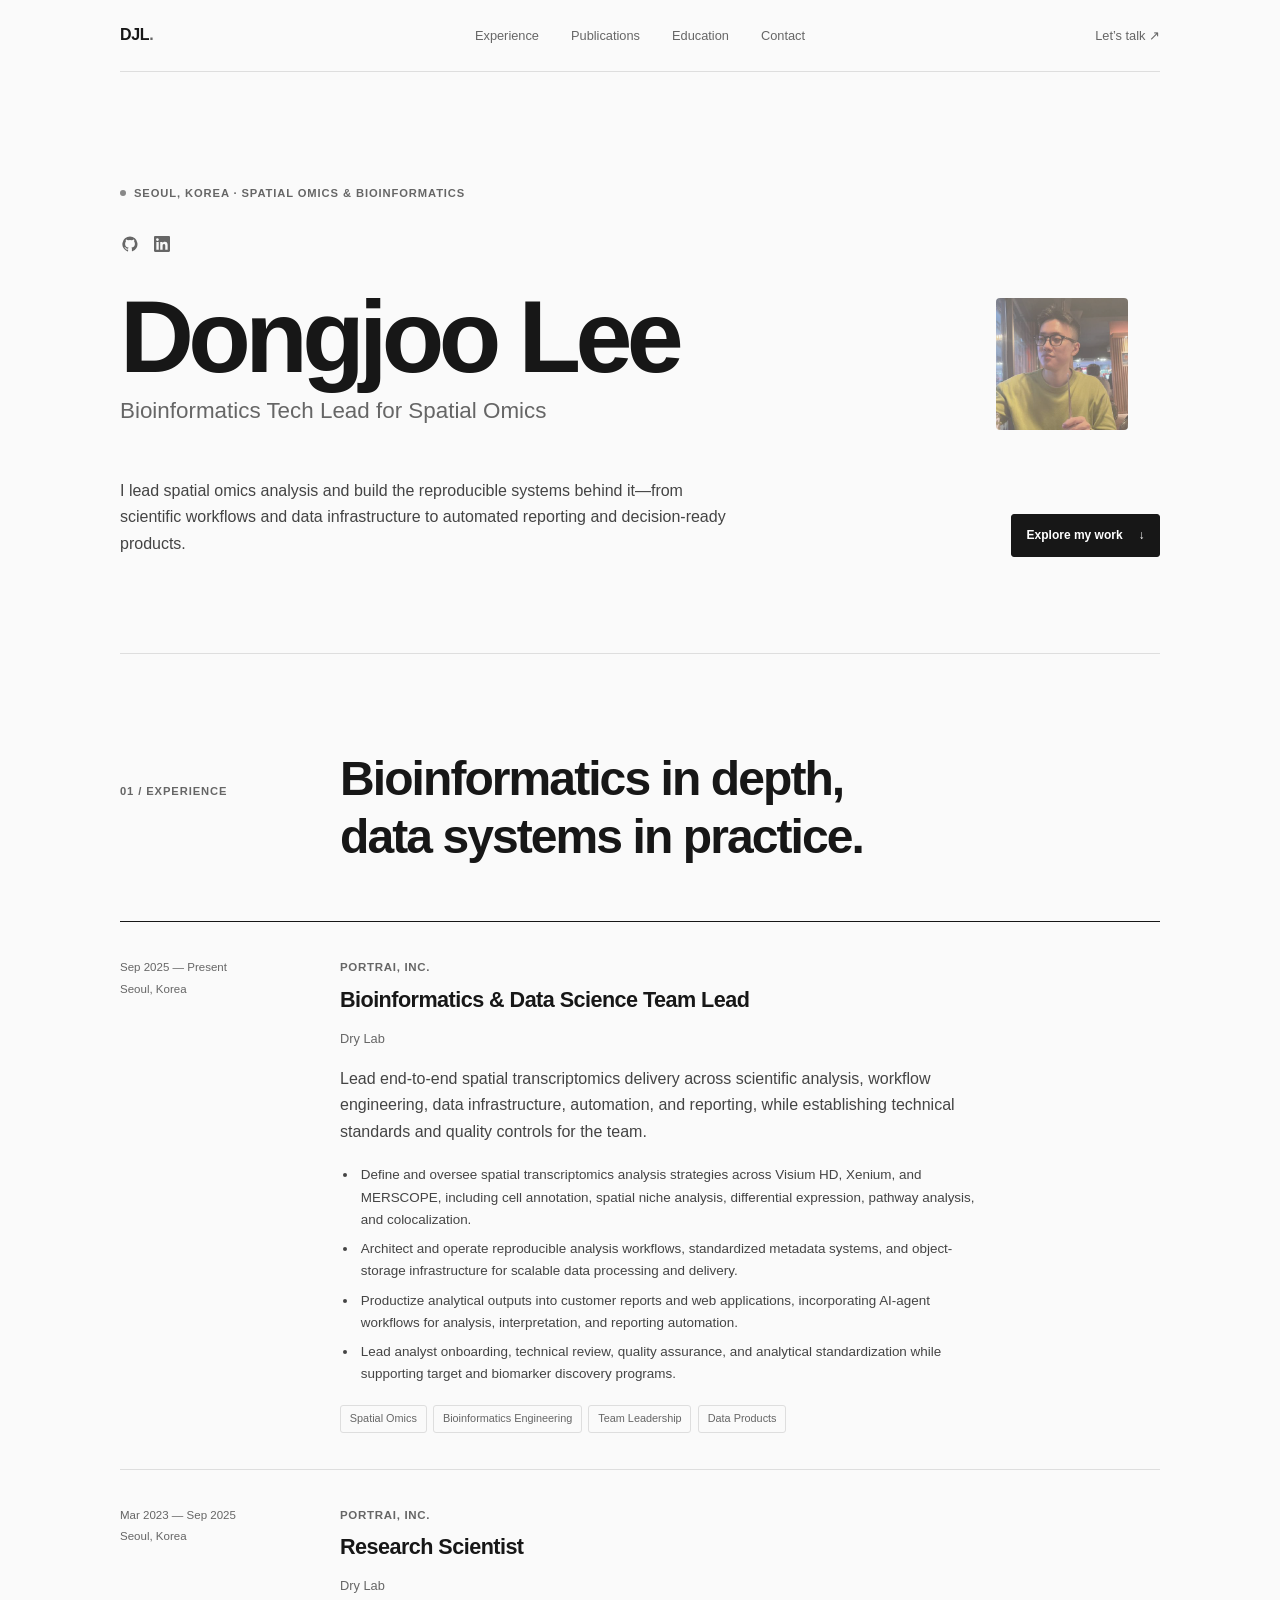
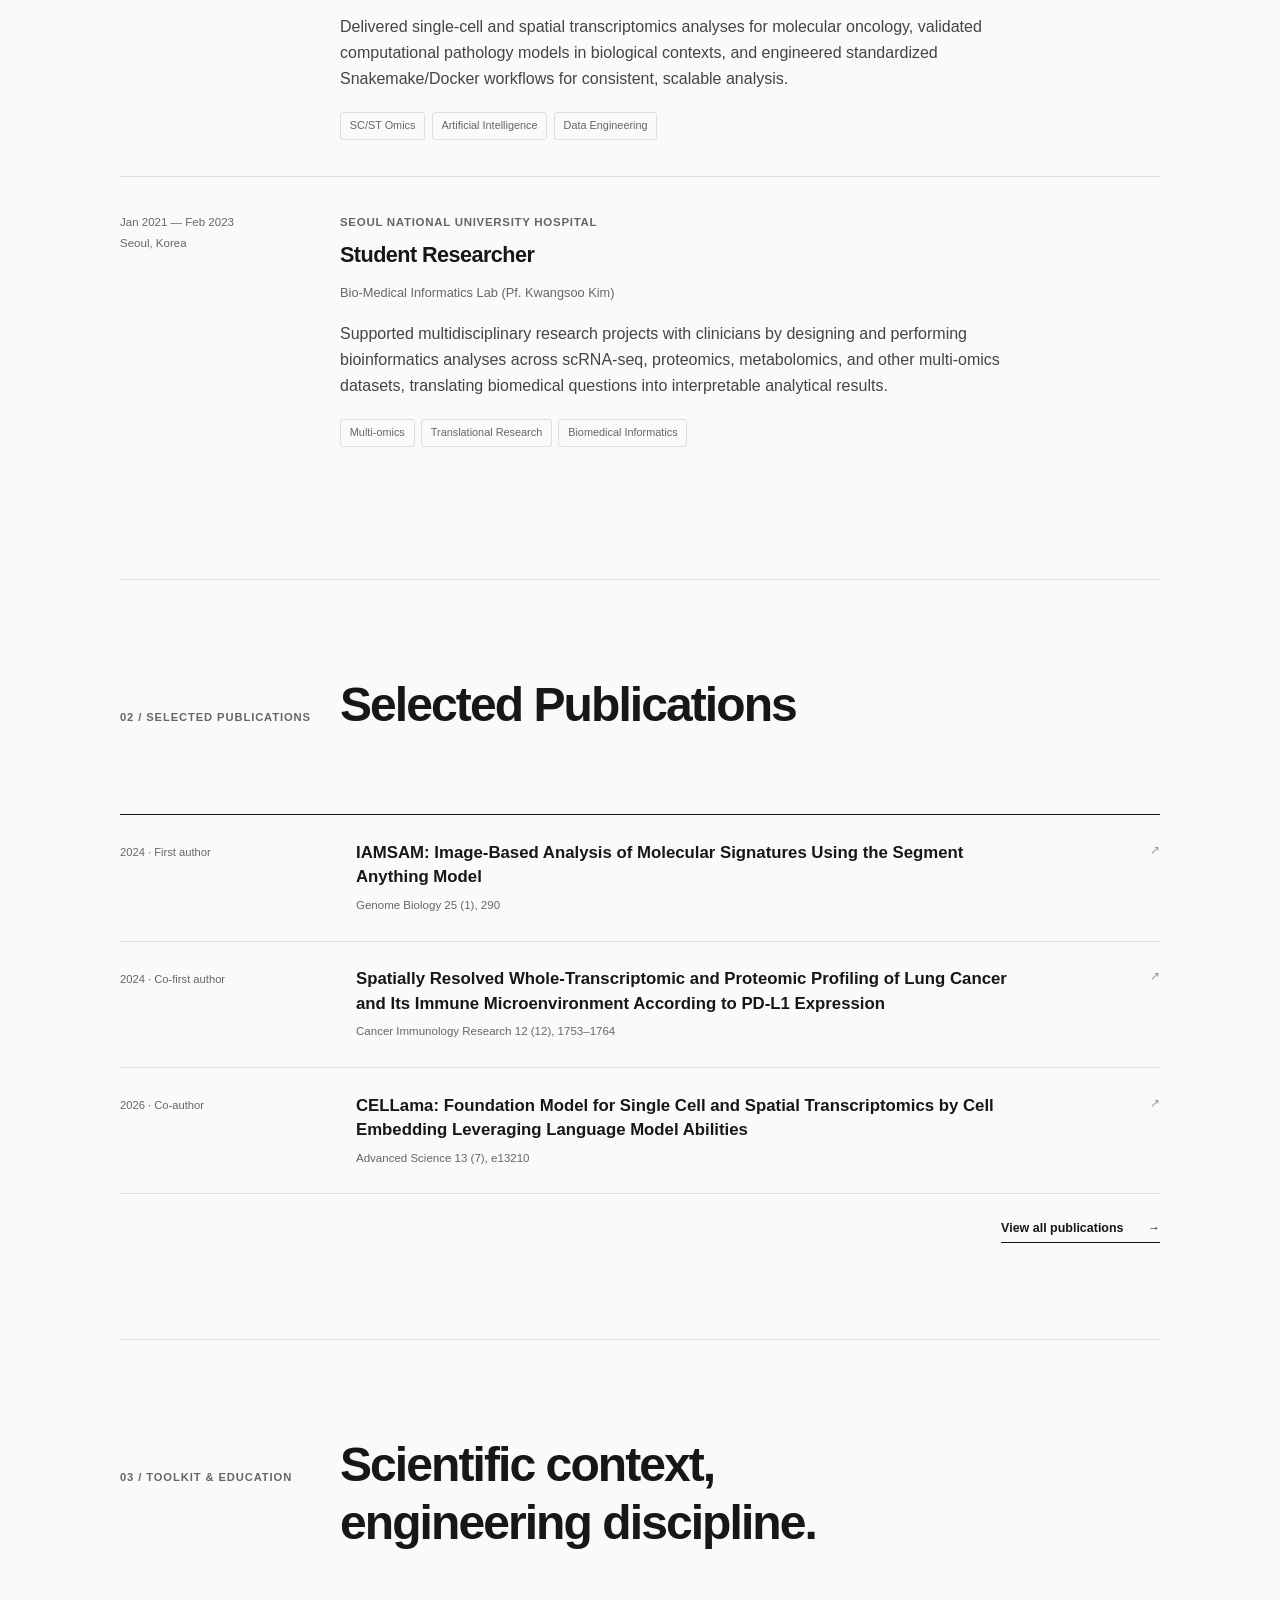
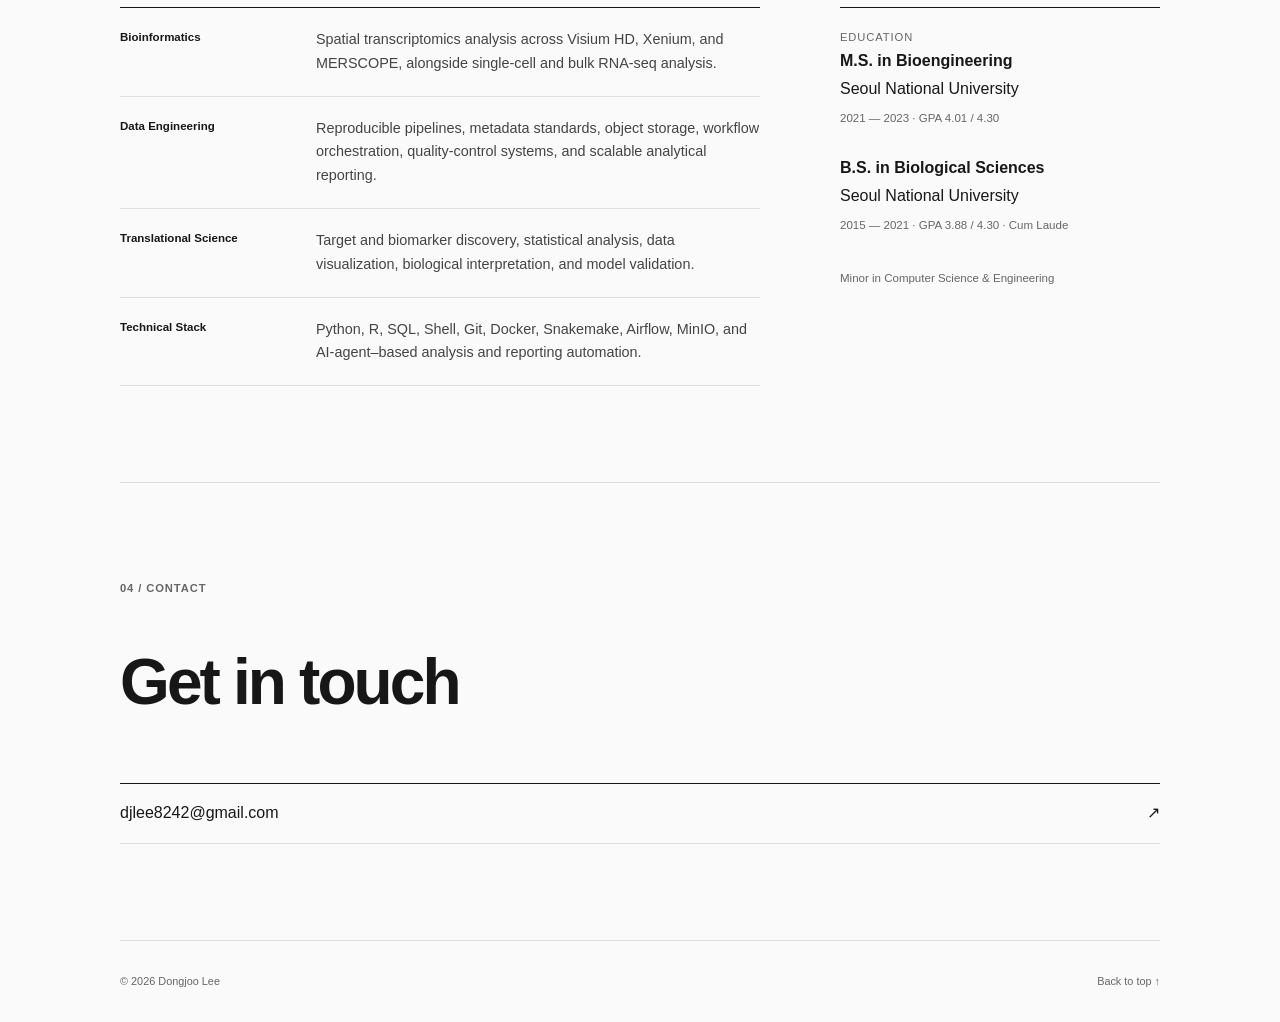
==== commit ca372fa2: "Update navigation links in index and publications pages for clarity and consistency" ====
--- a/index.html
+++ b/index.html
@@ -85,9 +85,10 @@
     <header class="site-header">
       <a class="wordmark" href="#top" aria-label="Dongjoo Lee, home">DJL<span>.</span></a>
       <nav aria-label="Main navigation">
-        <a href="#work">Work</a>
+        <a href="#work">Experience</a>
         <a href="publications.html">Publications</a>
-        <a href="#about">About</a>
+        <a href="#about">Education</a>
+        <a href="#contact">Contact</a>
       </nav>
       <a class="header-contact" href="mailto:djlee8242@gmail.com">Let’s talk ↗</a>
     </header>
@@ -299,7 +300,7 @@
         </div>
       </section>
 
-      <section class="contact" aria-labelledby="contact-title">
+      <section class="contact" id="contact" aria-labelledby="contact-title">
         <p class="section-number reveal">04 / Contact</p>
         <h2 class="reveal" id="contact-title">Get in touch</h2>
         <a class="contact-email reveal" href="mailto:djlee8242@gmail.com">
